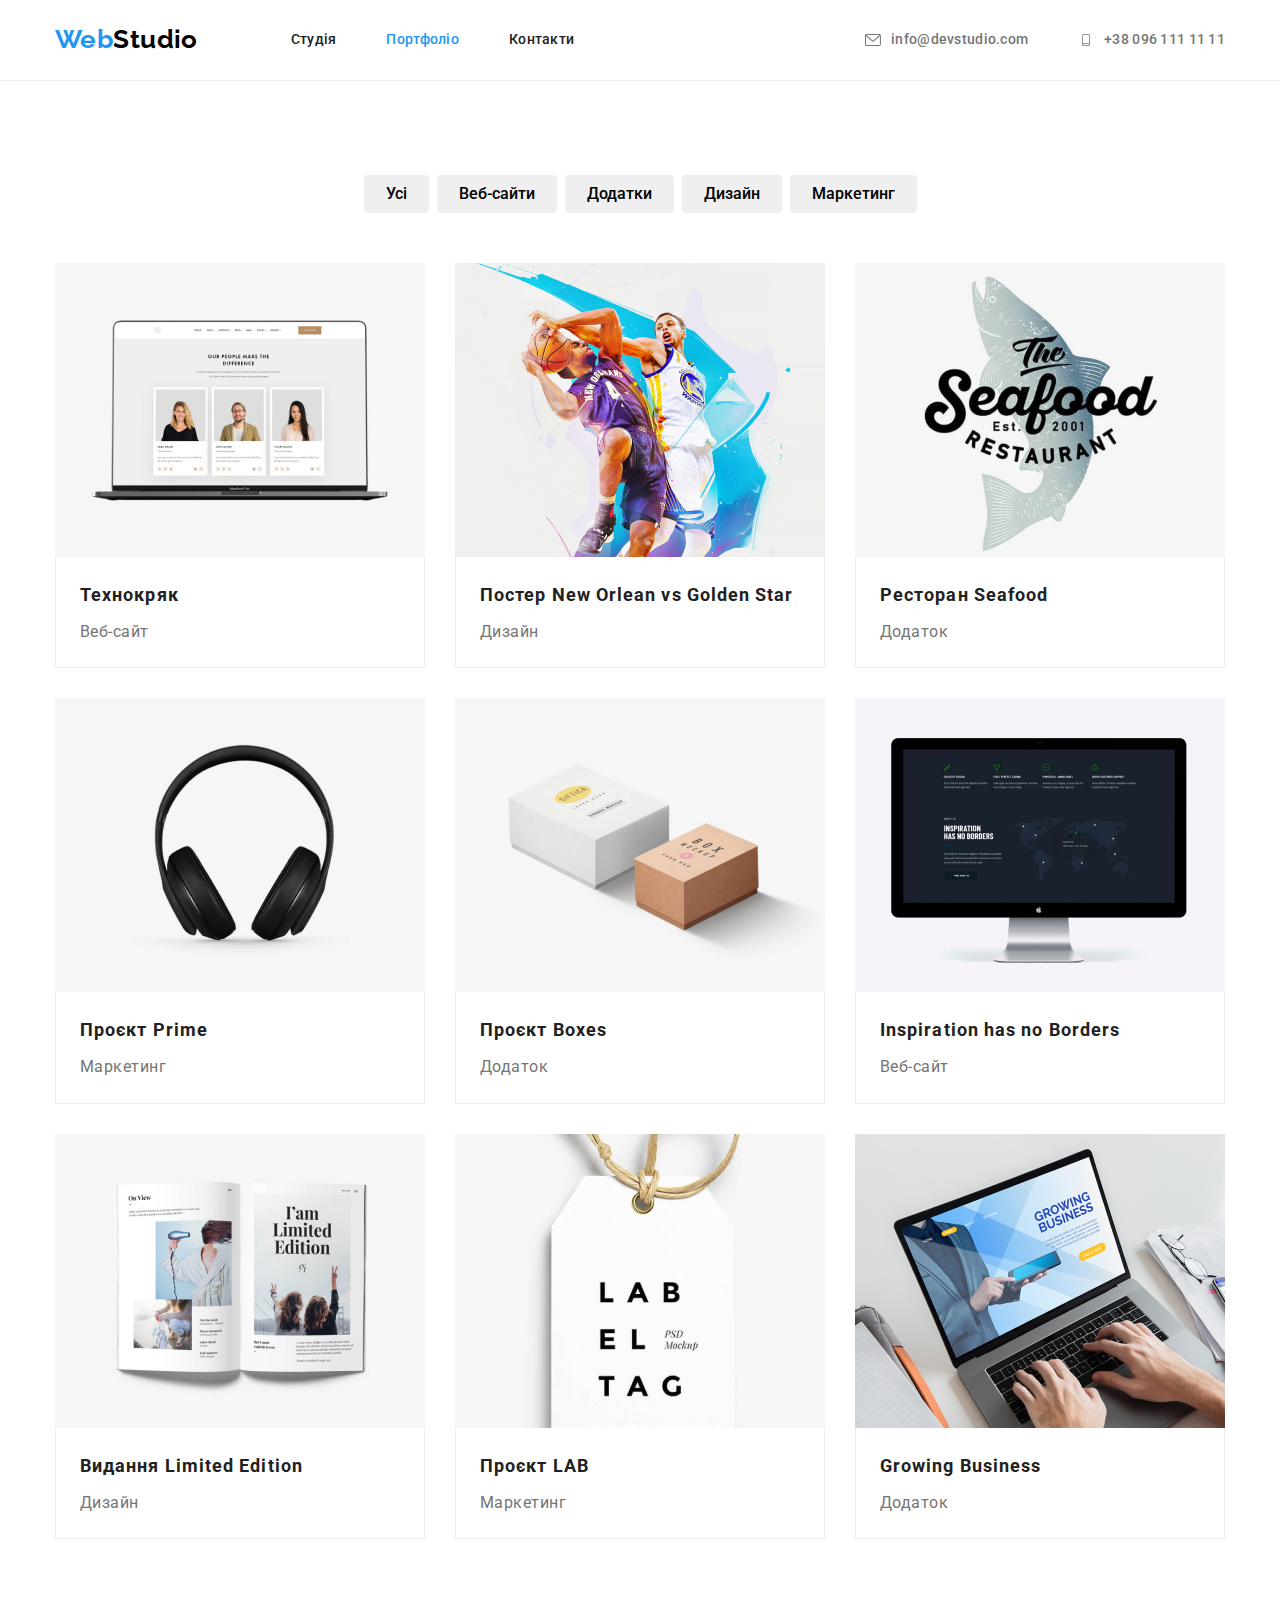
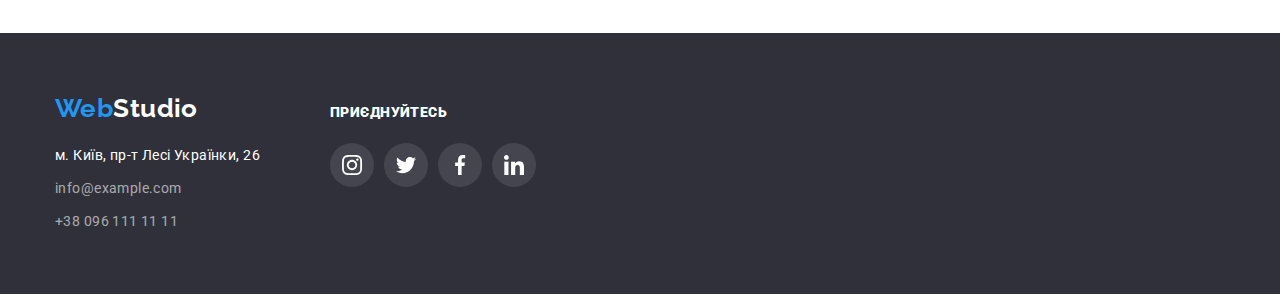
==== portfolio.html @ 79e615b3 "Files" ====
<!DOCTYPE html>
<html lang="uk">
  <head>
    <meta charset="UTF-8" />
    <meta http-equiv="X-UA-Compatible" content="IE=edge" />
    <meta name="viewport" content="width=device-width, initial-scale=1.0" />
    <title>WebStudio</title>
    <link rel="preconnect" href="https://fonts.googleapis.com" />
    <link rel="preconnect" href="https://fonts.gstatic.com" crossorigin />
    <link
      href="https://fonts.googleapis.com/css2?family=Raleway:wght@700&family=Roboto:wght@400;500;700;900&display=swap"
      rel="stylesheet"
    />
    <link
      rel="stylesheet"
      href="https://cdn.jsdelivr.net/npm/modern-normalize@1.1.0/modern-normalize.min.css"
    />
    <link rel="stylesheet" href="css/styles.css" />
  </head>
  <body>
    <header class="header-info">
      <div class="container">
        <nav class="navigation">
          <a class="logotype" href="./index.html"
            ><span class="one-word-color">Web</span>Studio</a
          >
          <ul class="header-list">
            <li>
              <a class="header-navigation" href="./index.html">Студія</a>
            </li>
            <li>
              <a class="header-navigation current" href="./portfolio.html"
                >Портфоліо</a
              >
            </li>
            <li>
              <a class="header-navigation" href="#footer-link">Контакти</a>
            </li>
          </ul>
        </nav>
        <ul class="header-list">
          <li>
            <a class="header-contact" href="mailto:info@devstudio.com">
              <svg class="envelope" width="16" height="12">
                <use href="./images/symbol-defs.svg#envelope"></use>
              </svg>
              info@devstudio.com</a
            >
          </li>
          <li>
            <a class="header-contact" href="tel:+380961111111">
              <svg class="envelope" width="16" height="12">
                <use href="./images/symbol-defs.svg#smartphone"></use>
              </svg>
              +38 096 111 11 11</a
            >
          </li>
        </ul>
      </div>
    </header>
    <main>
      <section class="section">
        <div class="container">
          <h1 class="visually-hidden">Портфоліо</h1>
          <ul class="portfolio-nav-list">
            <li><button class="portfolio-button" type="button">Усі</button></li>
            <li>
              <button class="portfolio-button" type="button">Веб-сайти</button>
            </li>
            <li>
              <button class="portfolio-button" type="button">Додатки</button>
            </li>
            <li>
              <button class="portfolio-button" type="button">Дизайн</button>
            </li>
            <li>
              <button class="portfolio-button" type="button">Маркетинг</button>
            </li>
          </ul>
          <ul class="portfolio-card-list">
            <li class="portfolio-card">
              <a href="" class="portfolio-card-link">
                <img
                  src="./images/portfolio/techno.jpg"
                  alt="techno"
                  width="370"
                  height="294"
                />
                <div class="portfolio-card-position">
                  <h2 class="portfolio-title">Технокряк</h2>
                  <p class="portfolio-text">Веб-сайт</p>
                </div>
              </a>
            </li>
            <li class="portfolio-card">
              <a href="" class="portfolio-card-link">
                <img
                  src="./images/portfolio/poster.jpg"
                  alt="poster"
                  width="370"
                  height="294"
                />
                <div class="portfolio-card-position">
                  <h2 class="portfolio-title">
                    Постер New Orlean vs Golden Star
                  </h2>
                  <p class="portfolio-text">Дизайн</p>
                </div>
              </a>
            </li>
            <li class="portfolio-card">
              <a href="" class="portfolio-card-link">
                <img
                  src="./images/portfolio/seafood.jpg"
                  alt="seafood"
                  width="370"
                  height="294"
                />
                <div class="portfolio-card-position">
                  <h2 class="portfolio-title">Ресторан Seafood</h2>
                  <p class="portfolio-text">Додаток</p>
                </div>
              </a>
            </li>
            <li class="portfolio-card">
              <a href="" class="portfolio-card-link">
                <img
                  src="./images/portfolio/projectprime.jpg"
                  alt="projectprime"
                  width="370"
                  height="294"
                />
                <div class="portfolio-card-position">
                  <h2 class="portfolio-title">Проєкт Prime</h2>
                  <p class="portfolio-text">Маркетинг</p>
                </div>
              </a>
            </li>
            <li class="portfolio-card">
              <a href="" class="portfolio-card-link">
                <img
                  src="./images/portfolio/projectboxes.jpg"
                  alt="projectboxes"
                  width="370"
                  height="294"
                />
                <div class="portfolio-card-position">
                  <h2 class="portfolio-title">Проєкт Boxes</h2>
                  <p class="portfolio-text">Додаток</p>
                </div>
              </a>
            </li>
            <li class="portfolio-card">
              <a href="" class="portfolio-card-link">
                <img
                  src="./images/portfolio/inspirationhasnoborders.jpg"
                  alt="inspirationhasnoborders"
                  width="370"
                  height="294"
                />
                <div class="portfolio-card-position">
                  <h3 class="portfolio-title">Inspiration has no Borders</h3>
                  <p class="portfolio-text">Веб-сайт</p>
                </div>
              </a>
            </li>
            <li class="portfolio-card">
              <a href="" class="portfolio-card-link">
                <img
                  src="./images/portfolio/publishlimitededition.jpg"
                  alt="publishlimitededition"
                  width="370"
                  height="294"
                />
                <div class="portfolio-card-position">
                  <h2 class="portfolio-title">Видання Limited Edition</h2>
                  <p class="portfolio-text">Дизайн</p>
                </div>
              </a>
            </li>
            <li class="portfolio-card">
              <a href="" class="portfolio-card-link">
                <img
                  src="./images/portfolio/projectlab.jpg"
                  alt="projectlab"
                  width="370"
                  height="294"
                />
                <div class="portfolio-card-position">
                  <h2 class="portfolio-title">Проєкт LAB</h2>
                  <p class="portfolio-text">Маркетинг</p>
                </div>
              </a>
            </li>
            <li class="portfolio-card">
              <a href="" class="portfolio-card-link">
                <img
                  src="./images/portfolio/growingbusiness.jpg"
                  alt="growingbusiness"
                  width="370"
                  height="294"
                />
                <div class="portfolio-card-position">
                  <h2 class="portfolio-title">Growing Business</h2>
                  <p class="portfolio-text">Додаток</p>
                </div>
              </a>
            </li>
          </ul>
        </div>
      </section>
    </main>
    <footer id="footer-link" class="page-footer">
      <div class="container">
        <div class="footer-text">
          <a class="studio-logo-footer" href="./index.html"
            ><span class="one-word-color">Web</span>Studio</a
          >
          <ul class="footer-list">
            <li class="footer-item">
              <address class="studio-address">
                <a
                  class="address-link"
                  href="https://goo.gl/maps/CPtrU1FHBa2aNyZL9"
                  target="_blank"
                  rel="noopener noreferrer nofollow"
                  >м. Київ, пр-т Лесі Українки, 26</a
                >
              </address>
            </li>
            <li class="footer-item">
              <a class="footer-contact" href="mailto:info@example.com"
                >info@example.com</a
              >
            </li>
            <li class="footer-item">
              <a class="footer-contact" href="tel:+380961111111"
                >+38 096 111 11 11</a
              >
            </li>
          </ul>
        </div>
        <div class="footer-social">
          <span class="footer-title"><b>приєднуйтесь</b></span>
          <ul class="footer-social-list">
            <li>
              <a
                href="https://www.instagram.com"
                class="social-links"
                target="_blank"
              >
                <svg class="social-icon-footer" wheight="20" height="20">
                  <use href="./images/symbol-defs.svg#instagram"></use>
                </svg>
              </a>
            </li>
            <li>
              <a
                href="https://www.twitter.com"
                class="social-links"
                target="_blank"
              >
                <svg class="social-icon-footer" wheight="20" height="20">
                  <use href="./images/symbol-defs.svg#twitter"></use>
                </svg>
              </a>
            </li>
            <li>
              <a
                href="https://www.facebook.com"
                class="social-links"
                target="_blank"
              >
                <svg class="social-icon-footer" wheight="20" height="20">
                  <use href="./images/symbol-defs.svg#facebook"></use>
                </svg>
              </a>
            </li>
            <li>
              <a
                href="https://www.linkedin.com"
                class="social-links"
                target="_blank"
              >
                <svg class="social-icon-footer" wheight="20" height="20">
                  <use href="./images/symbol-defs.svg#linkedin"></use>
                </svg>
              </a>
            </li>
          </ul>
        </div>
      </div>
    </footer>
  </body>
</html>
---- css/styles.css ----
:root {
  --primary-font: "Roboto", sans-serif;
  --secondary-font: "Raleway", sans-serif;
  --font-weight-stnd: 500;
  --font-weight-bold: 700;
  --font-weight-maxbold: 900;
  --stnd-letter-spacing: 0.03em;
  --stnd-font-size: 14px;
  --font-size-big: 16px;
  --text-color: #757575;
  --second-text-color: #212121;
  --main-color: #ffffff;
  --secondary-color: #2f303a;
  --accent-color: #2196f3;
  --dark-logo-color: #000;
  --transparency-color: rgba(255, 255, 255, 0.6);
  --alternative-bakcground-color: #f5f4fa;
}
/*BODY AND GENERAL RULES*/
body {
  font-family: var(--primary-font);
  font-size: var(--stnd-font-size);
  letter-spacing: var(--stnd-letter-spacing);
  color: var(--text-color);
}
h1,
h2,
h3,
p {
  margin-top: 0;
  margin-bottom: 0;
}
img {
  display: block;
  max-width: 100%;
  height: auto;
}
a {
  text-decoration: none;
}
ul,
ol {
  margin-top: 0;
  margin-bottom: 0;
  padding-left: 0;
  list-style: none;
}
.visually-hidden {
  position: absolute;
  white-space: nowrap;
  width: 1px;
  height: 1px;
  overflow: hidden;
  border: 0;
  padding: 0;
  clip: rect(0 0 0 0);
  clip-path: inset(50%);
  margin: -1px;
}
.container {
  margin-right: auto;
  margin-left: auto;
  width: 1200px;
  padding-left: 15px;
  padding-right: 15px;
}
.section {
  padding-top: 94px;
  padding-bottom: 94px;
}
/* HEADER */
.header-info {
  border-bottom: 1px solid #ececec;
}
.header-info > .container {
  display: flex;
  align-items: center;
}
.navigation {
  display: flex;
  align-items: center;
  margin-right: auto;
}
.header-list {
  margin-left: auto;
  display: flex;
  gap: 50px;
}
.logotype {
  margin-right: 93px;
  padding-top: 24px;
  padding-bottom: 25px;
  font-family: var(--secondary-font);
  font-style: normal;
  font-weight: var(--font-weight-bold);
  font-size: 26px;
  line-height: 1.19;
  color: var(--dark-logo-color);
}
.header-navigation {
  font-style: normal;
  font-weight: var(--font-weight-stnd);
  line-height: 1.14;
  letter-spacing: 0.02em;
  color: var(--second-text-color);
}

.header-navigation:hover,
.header-navigation:focus {
  color: var(--accent-color);
}
.current {
  color: var(--accent-color);
}
.header-list-contact {
  display: flex;
  gap: 50px;
}
.header-contact {
  display: flex;
  align-items: center;
  font-style: normal;
  font-weight: var(--font-weight-stnd);
  line-height: 1.14;
  letter-spacing: 0.02em;
  color: var(--text-color);
}
.envelope {
  margin-right: 10px;
  fill: currentColor;
}
.smartphone {
  margin-right: 10px;
  fill: currentColor;
}
.header-contact:hover,
.header-contact:focus {
  color: var(--accent-color);
}
/* FOOTER */
.page-footer {
  background-color: var(--secondary-color);
  padding-top: 60px;
  padding-bottom: 60px;
}
.page-footer .container {
  display: flex;
  align-items: baseline;
}
.studio-logo-footer {
  display: inline-block;
  margin-bottom: 20px;
  font-family: var(--secondary-font);
  font-style: normal;
  font-weight: var(--font-weight-bold);
  font-size: 26px;
  line-height: 1.19;
  color: var(--main-color);
}
.one-word-color {
  color: var(--accent-color);
}
.footer-item:nth-child(-n + 2) {
  margin-bottom: 9px;
}
.studio-address,
.address-link {
  font-style: normal;
  line-height: 1.71;
  color: var(--main-color);
}
.footer-contact {
  font-style: normal;
  line-height: 1.71;
  letter-spacing: var(--stnd-letter-spacing);
  color: var(--transparency-color);
}
.footer-contact:hover,
.footer-contact:focus {
  color: var(--accent-color);
}
.footer-text {
  margin-right: 70px;
}
.footer-title {
  display: inline-block;
  font-weight: var(--font-weight-bold);
  font-size: var(--stnd-font-size);
  line-height: 1.42;
  text-transform: uppercase;
  color: var(--main-color);
  margin-bottom: 20px;
}
.footer-social-list {
  display: flex;
  gap: 10px;
}
.footer-social-list .social-links {
  display: flex;
  align-items: center;
  border-radius: 50%;
  width: 44px;
  height: 44px;
  background-color: rgba(255, 255, 255, 0.1);;
}
.footer-social-list .social-links:hover,
.footer-social-list .social-links:focus {
  background-color: var(--accent-color);
}
.social-icon-footer {
  fill: var(--main-color);
}
/*MAIN PAGE*/
.order-service {
  max-width: 1600px;
  margin-left: auto;
  margin-right: auto;
  background-color: var(--secondary-color);
  background-image: linear-gradient(
      rgba(47, 48, 58, 0.4),
      rgba(47, 48, 58, 0.4)
    ),
    url(../images/our-services-background.jpg);
  background-repeat: no-repeat;
  background-size: cover;
}
.order-service {
  padding: 200px 0;
  text-align: center;
}
.main-title {
  width: 696px;
  margin-left: auto;
  margin-right: auto;
  margin-bottom: 30px;
  text-align: center;
  font-weight: var(--font-weight-maxbold);
  font-size: 44px;
  line-height: 1.36;
  text-align: center;
  letter-spacing: 0.06em;
  text-transform: uppercase;
  color: var(--main-color);
}
.order-btn {
  padding: 10px 32px;
  box-shadow: 0px 4px 4px rgba(0, 0, 0, 0.15);
  border-radius: 4px;
  font-weight: var(--font-weight-bold);
  font-size: var(--font-size-big);
  line-height: 1.9;
  letter-spacing: 0.06em;
  background-color: var(--accent-color);
  color: var(--main-color);
  cursor: pointer;
  border: none;
}
.order-btn:active {
  background: #188ce8;
}
/* OUR FEATURES SECTION */
.features-box {
  height: 120px;
  background-color: var(--alternative-bakcground-color);
  border-radius: 4px;
  display: flex;
  align-items: center;
  margin-bottom: 30px;
}
.our-features-list {
  display: flex;
  justify-content: space-between;
  gap: 30px;
}
.our-features-item {
  flex-basis: calc((100% - 90px) / 4);
}
.second-title-main {
  margin-bottom: 50px;
  font-weight: var(--font-weight-bold);
  font-size: 36px;
  line-height: 1.67;
  text-align: center;
  color: var(--second-text-color);
}
.third-title-features {
  margin-bottom: 10px;
  font-weight: var(--font-weight-bold);
  font-size: var(--stnd-font-size);
  line-height: 1.42;
  text-transform: uppercase;
  color: var(--second-text-color);
}
.text-our-features {
  line-height: 1.71;
}
/* WHAT WE DO SECTION */
.what-we-do {
  padding-top: 0;
}
.what-we-do-list {
  display: flex;
  gap: 30px;
}
/* OUR TEAM SECTION */
.our-team {
  background-color: var(--alternative-bakcground-color);
}
.second-title-team {
  margin-bottom: 50px;
  font-weight: var(--font-weight-bold);
  font-size: 36px;
  line-height: 1.67;
  text-align: center;
  color: var(--second-text-color);
}
.our-team-list {
  display: flex;
  gap: 30px;
}
.team-card {
  width: 270px;
  background-color: var(--main-color);
  box-shadow: 0px 1px 3px rgba(0, 0, 0, 0.12), 0px 1px 1px rgba(0, 0, 0, 0.14),
    0px 2px 1px rgba(0, 0, 0, 0.2);
  border-radius: 0px 0px 4px 4px;
}
.team-card-text {
  padding-top: 30px;
  padding-bottom: 30px;
}
.third-title-team {
  margin-bottom: 10px;
  font-weight: var(--font-weight-stnd);
  font-size: var(--font-size-big);
  line-height: 1.19;
  text-align: center;
  color: var(--second-text-color);
}
.team-position {
  font-size: var(--font-size-big);
  line-height: 1.19;
  text-align: center;
  margin-bottom: 16px;
}
.social-links-list {
  display: flex;
  justify-content: center;
  gap: 10px;
}
.social-links {
  display: flex;
  align-items: center;
  border-radius: 50%;
  width: 44px;
  height: 44px;
}
.social-icon {
  fill: #AFB1B8;
}
.social-links:hover,
.social-links:focus {
  background-color: var(--accent-color);
}
.social-links:hover .social-icon,
.social-links:focus .social-icon {
  fill: var(--main-color);
}
/* OUR-CUSTOMERS */
.title-customers {
  margin-bottom: 50px;
  font-weight: var(--font-weight-bold);
  font-size: 36px;
  line-height: 1.67;
  text-align: center;
  color: var(--second-text-color);
}
.customers-list {
  display: flex;
  gap: 30px;
}
.customer-item {
  flex-basis: calc((100%-150px) / 6);
}
.customer-link {
  display: flex;
  justify-content: center;
  align-items: center;
  width: 170px;
  height: 92px;
  border: 1px solid #afb1b8;
  border-radius: 4px;
}
.customer-icon {
  fill: #AFB1B8;
}
.customer-link:hover .customer-icon,
.customer-link:focus .customer-icon {
  fill: var(--accent-color);
}
.customer-link:hover,
.customer-link:focus {
  border-color: var(--accent-color);
}
/* PORTFOLIO PAGE */
.portfolio-nav-list {
  margin-bottom: 50px;
  display: flex;
  justify-content: center;
  gap: 8px;
}
.portfolio-button {
  padding: 6px 22px;
  font-family: var(--primary-font);
  font-style: normal;
  font-weight: var(--font-weight-stnd);
  font-size: var(--font-size-big);
  line-height: 26px;
  text-align: center;
  border: none;
  border-radius: 4px;
}
.portfolio-button:hover,
.portfolio-button:focus {
  background-color: var(--accent-color);
  color: var(--main-color);
  cursor: pointer;
  box-shadow: 0px 3px 1px rgba(0, 0, 0, 0.1), 0px 1px 2px rgba(0, 0, 0, 0.08),
    0px 2px 2px rgba(0, 0, 0, 0.12);
}
.portfolio-card-list {
  display: flex;
  justify-content: flex-start;
  flex-wrap: wrap;
  gap: 30px;
}
.portfolio-card-link{
  display: block;
}
.portfolio-card-link:hover,
.portfolio-card-link:focus {
  box-shadow: 0px 1px 1px rgba(0, 0, 0, 0.12), 0px 4px 4px rgba(0, 0, 0, 0.06),
    1px 4px 6px rgba(0, 0, 0, 0.16);
}
.portfolio-card {
  width: 370px;
  background-color: var(--main-color);
}
.portfolio-card-position {
  border-bottom: 1px solid #eeeeee;
  border-left: 1px solid #eeeeee;
  border-right: 1px solid #eeeeee;
  padding: 20px 24px;
  padding: 20px 24px;
}
.portfolio-title {
  margin-bottom: 4px;
  font-weight: var(--font-weight-bold);
  font-size: 18px;
  line-height: 2;
  letter-spacing: 0.06em;
  color: var(--second-text-color);
}
.portfolio-text {
  color: var(--text-color);
  font-size: var(--font-size-big);
  line-height: 1.9;
  letter-spacing: var(--stnd-letter-spacing);
}
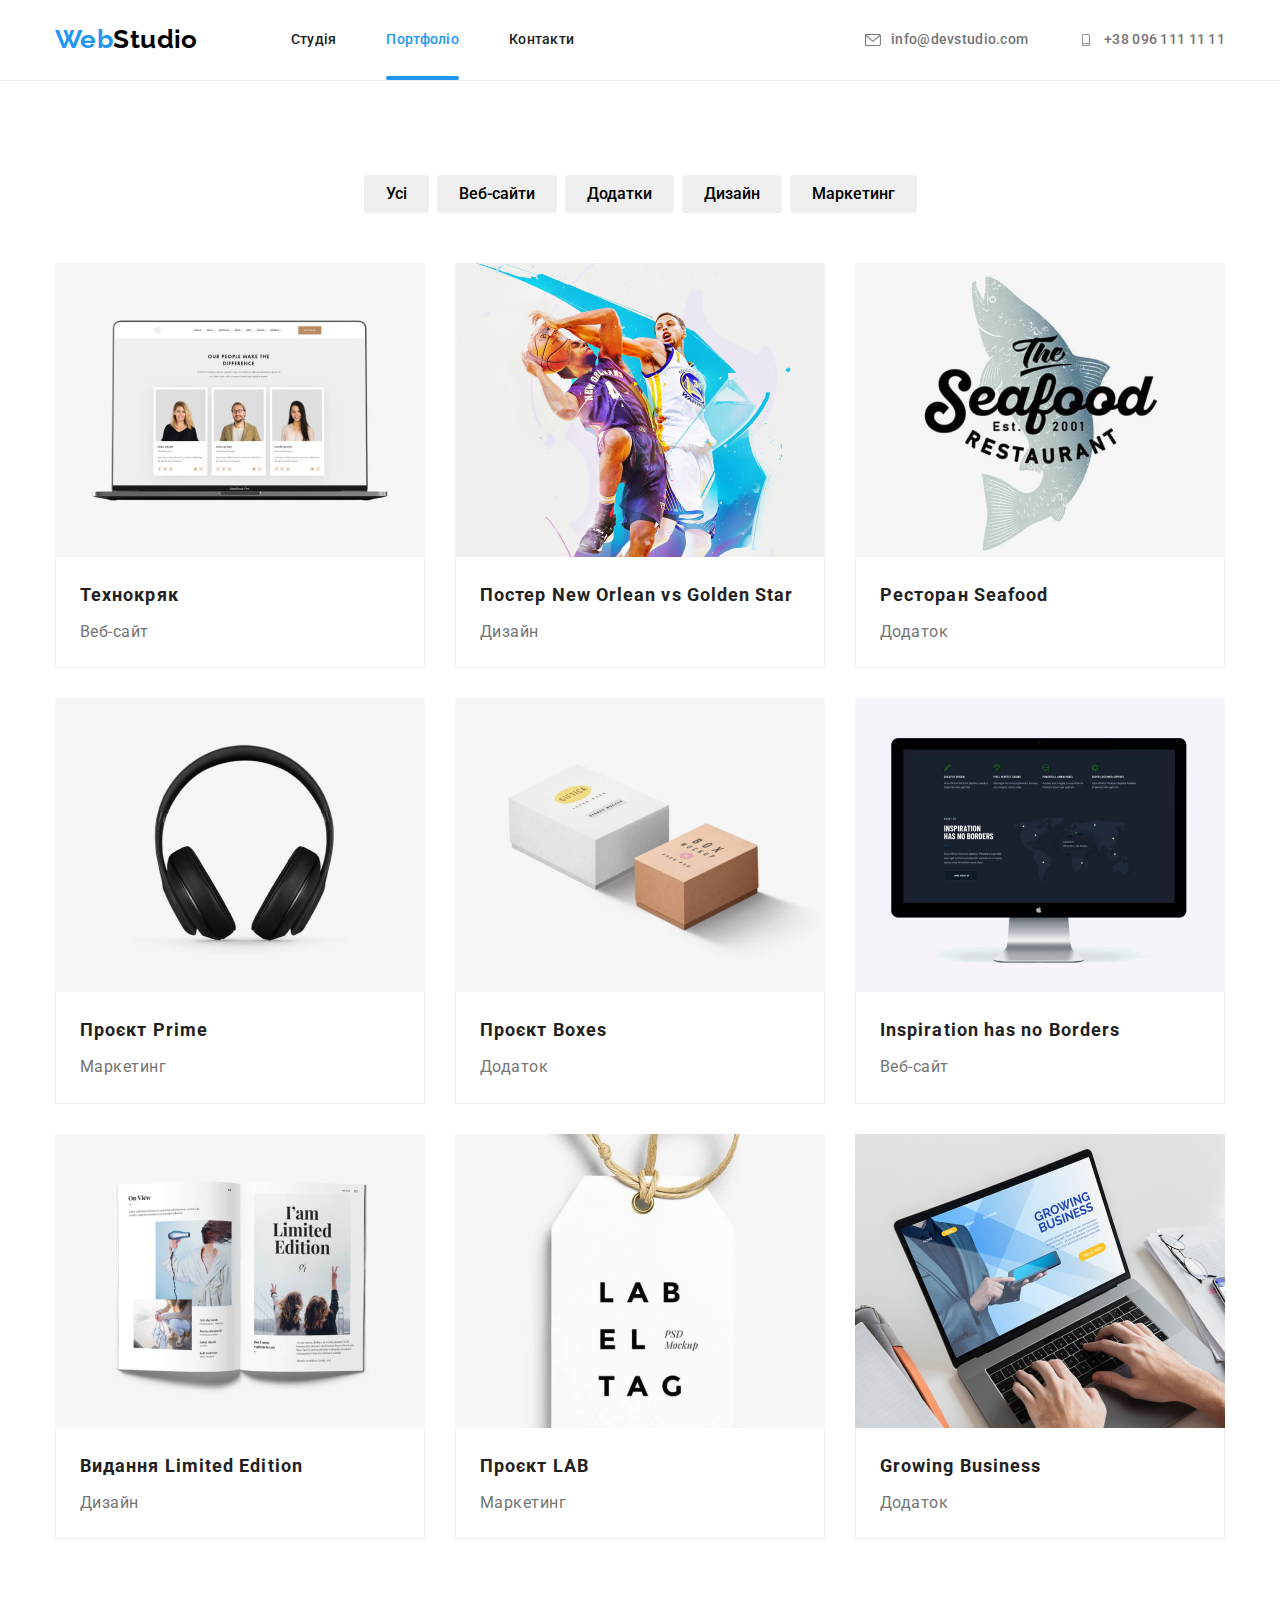
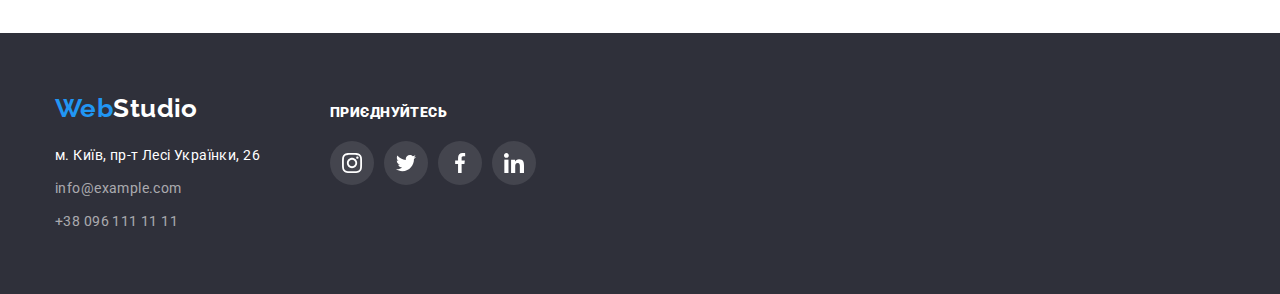
==== commit feecc19c: "1" ====
--- a/portfolio.html
+++ b/portfolio.html
@@ -79,6 +79,7 @@
           </ul>
           <ul class="portfolio-card-list">
             <li class="portfolio-card">
+              <div class="box-overlay">
               <a href="" class="portfolio-card-link">
                 <img
                   src="./images/portfolio/techno.jpg"
@@ -86,6 +87,10 @@
                   width="370"
                   height="294"
                 />
+                <div class="overlay">
+                  <p class="overlay-text">Ресурс пропонує комплексні пропозиції з різним рівнем функціоналу та сервісів. Все це дозволить відвідувачу отримати вичерпні відомості про компанію чи приватну особу.</p>
+                </div>
+                </div>
                 <div class="portfolio-card-position">
                   <h2 class="portfolio-title">Технокряк</h2>
                   <p class="portfolio-text">Веб-сайт</p>
@@ -94,12 +99,17 @@
             </li>
             <li class="portfolio-card">
               <a href="" class="portfolio-card-link">
+                <div class="box-overlay">
                 <img
                   src="./images/portfolio/poster.jpg"
                   alt="poster"
                   width="370"
                   height="294"
                 />
+                <div class="overlay">
+                  <p class="overlay-text">Ресурс пропонує комплексні пропозиції з різним рівнем функціоналу та сервісів. Все це дозволить відвідувачу отримати вичерпні відомості про компанію чи приватну особу.</p>
+                </div>
+                </div>
                 <div class="portfolio-card-position">
                   <h2 class="portfolio-title">
                     Постер New Orlean vs Golden Star
@@ -110,12 +120,17 @@
             </li>
             <li class="portfolio-card">
               <a href="" class="portfolio-card-link">
+                <div class="box-overlay">
                 <img
                   src="./images/portfolio/seafood.jpg"
                   alt="seafood"
                   width="370"
                   height="294"
                 />
+                <div class="overlay">
+                  <p class="overlay-text">Ресурс пропонує комплексні пропозиції з різним рівнем функціоналу та сервісів. Все це дозволить відвідувачу отримати вичерпні відомості про компанію чи приватну особу.</p>
+                </div>
+                </div>
                 <div class="portfolio-card-position">
                   <h2 class="portfolio-title">Ресторан Seafood</h2>
                   <p class="portfolio-text">Додаток</p>
@@ -124,12 +139,17 @@
             </li>
             <li class="portfolio-card">
               <a href="" class="portfolio-card-link">
+                <div class="box-overlay">
                 <img
                   src="./images/portfolio/projectprime.jpg"
                   alt="projectprime"
                   width="370"
                   height="294"
                 />
+                <div class="overlay">
+                  <p class="overlay-text">Ресурс пропонує комплексні пропозиції з різним рівнем функціоналу та сервісів. Все це дозволить відвідувачу отримати вичерпні відомості про компанію чи приватну особу.</p>
+                </div>
+                </div>
                 <div class="portfolio-card-position">
                   <h2 class="portfolio-title">Проєкт Prime</h2>
                   <p class="portfolio-text">Маркетинг</p>
@@ -138,12 +158,17 @@
             </li>
             <li class="portfolio-card">
               <a href="" class="portfolio-card-link">
+                <div class="box-overlay">
                 <img
                   src="./images/portfolio/projectboxes.jpg"
                   alt="projectboxes"
                   width="370"
                   height="294"
                 />
+                <div class="overlay">
+                  <p class="overlay-text">Ресурс пропонує комплексні пропозиції з різним рівнем функціоналу та сервісів. Все це дозволить відвідувачу отримати вичерпні відомості про компанію чи приватну особу.</p>
+                </div>
+                </div>
                 <div class="portfolio-card-position">
                   <h2 class="portfolio-title">Проєкт Boxes</h2>
                   <p class="portfolio-text">Додаток</p>
@@ -152,12 +177,17 @@
             </li>
             <li class="portfolio-card">
               <a href="" class="portfolio-card-link">
+                <div class="box-overlay">
                 <img
                   src="./images/portfolio/inspirationhasnoborders.jpg"
                   alt="inspirationhasnoborders"
                   width="370"
                   height="294"
                 />
+                <div class="overlay">
+                  <p class="overlay-text">Ресурс пропонує комплексні пропозиції з різним рівнем функціоналу та сервісів. Все це дозволить відвідувачу отримати вичерпні відомості про компанію чи приватну особу.</p>
+                </div>
+                </div>
                 <div class="portfolio-card-position">
                   <h3 class="portfolio-title">Inspiration has no Borders</h3>
                   <p class="portfolio-text">Веб-сайт</p>
@@ -166,12 +196,17 @@
             </li>
             <li class="portfolio-card">
               <a href="" class="portfolio-card-link">
+                <div class="box-overlay">
                 <img
                   src="./images/portfolio/publishlimitededition.jpg"
                   alt="publishlimitededition"
                   width="370"
                   height="294"
                 />
+                <div class="overlay">
+                  <p class="overlay-text">Ресурс пропонує комплексні пропозиції з різним рівнем функціоналу та сервісів. Все це дозволить відвідувачу отримати вичерпні відомості про компанію чи приватну особу.</p>
+                </div>
+                </div>
                 <div class="portfolio-card-position">
                   <h2 class="portfolio-title">Видання Limited Edition</h2>
                   <p class="portfolio-text">Дизайн</p>
@@ -180,12 +215,17 @@
             </li>
             <li class="portfolio-card">
               <a href="" class="portfolio-card-link">
+                <div class="box-overlay">
                 <img
                   src="./images/portfolio/projectlab.jpg"
                   alt="projectlab"
                   width="370"
                   height="294"
                 />
+                <div class="overlay">
+                  <p class="overlay-text">Ресурс пропонує комплексні пропозиції з різним рівнем функціоналу та сервісів. Все це дозволить відвідувачу отримати вичерпні відомості про компанію чи приватну особу.</p>
+                </div>
+                </div>
                 <div class="portfolio-card-position">
                   <h2 class="portfolio-title">Проєкт LAB</h2>
                   <p class="portfolio-text">Маркетинг</p>
@@ -194,12 +234,17 @@
             </li>
             <li class="portfolio-card">
               <a href="" class="portfolio-card-link">
+                <div class="box-overlay">
                 <img
                   src="./images/portfolio/growingbusiness.jpg"
                   alt="growingbusiness"
                   width="370"
                   height="294"
                 />
+                <div class="overlay">
+                  <p class="overlay-text">Ресурс пропонує комплексні пропозиції з різним рівнем функціоналу та сервісів. Все це дозволить відвідувачу отримати вичерпні відомості про компанію чи приватну особу.</p>
+                </div>
+                </div>
                 <div class="portfolio-card-position">
                   <h2 class="portfolio-title">Growing Business</h2>
                   <p class="portfolio-text">Додаток</p>
--- a/css/styles.css
+++ b/css/styles.css
@@ -98,19 +98,56 @@
   color: var(--dark-logo-color);
 }
 .header-navigation {
+  position: relative;
   font-style: normal;
   font-weight: var(--font-weight-stnd);
   line-height: 1.14;
   letter-spacing: 0.02em;
   color: var(--second-text-color);
-}
-
+  transition: color 250ms cubic-bezier(0.4, 0, 0.2, 1);
+}
+.header-navigation::after,
+.header-navigation::after {
+  margin-top: 28px;
+  position: absolute;
+  display: block;
+  content: "";
+  width: 100%;
+  height: 4px;
+  background-color: var(--accent-color);
+  border-radius: 2px;
+  scale: 0;
+  transition: scale 250ms cubic-bezier(0.4, 0, 0.2, 1);
+}
+.header-navigation:hover::after,
+.header-navigation:focus::after {
+  margin-top: 28px;
+  position: absolute;
+  display: block;
+  content: "";
+  width: 100%;
+  height: 4px;
+  background-color: var(--accent-color);
+  border-radius: 2px;
+  scale: 1;
+}
 .header-navigation:hover,
 .header-navigation:focus {
   color: var(--accent-color);
 }
 .current {
   color: var(--accent-color);
+}
+.current::after {
+  margin-top: 28px;
+  position: absolute;
+  display: block;
+  content: "";
+  width: 100%;
+  height: 4px;
+  background-color: var(--accent-color);
+  border-radius: 2px;
+  scale: 1;
 }
 .header-list-contact {
   display: flex;
@@ -124,6 +161,7 @@
   line-height: 1.14;
   letter-spacing: 0.02em;
   color: var(--text-color);
+  transition: color 250ms cubic-bezier(0.4, 0, 0.2, 1);
 }
 .envelope {
   margin-right: 10px;
@@ -174,6 +212,7 @@
   line-height: 1.71;
   letter-spacing: var(--stnd-letter-spacing);
   color: var(--transparency-color);
+  transition: color 250ms cubic-bezier(0.4, 0, 0.2, 1);
 }
 .footer-contact:hover,
 .footer-contact:focus {
@@ -186,7 +225,7 @@
   display: inline-block;
   font-weight: var(--font-weight-bold);
   font-size: var(--stnd-font-size);
-  line-height: 1.42;
+  line-height: 1.14;
   text-transform: uppercase;
   color: var(--main-color);
   margin-bottom: 20px;
@@ -201,7 +240,8 @@
   border-radius: 50%;
   width: 44px;
   height: 44px;
-  background-color: rgba(255, 255, 255, 0.1);;
+  background-color: rgba(255, 255, 255, 0.1);
+  transition: background-color 250ms cubic-bezier(0.4, 0, 0.2, 1);
 }
 .footer-social-list .social-links:hover,
 .footer-social-list .social-links:focus {
@@ -287,7 +327,7 @@
   margin-bottom: 10px;
   font-weight: var(--font-weight-bold);
   font-size: var(--stnd-font-size);
-  line-height: 1.42;
+  line-height: 1.14;
   text-transform: uppercase;
   color: var(--second-text-color);
 }
@@ -301,6 +341,28 @@
 .what-we-do-list {
   display: flex;
   gap: 30px;
+}
+.what-we-do-item {
+  position: relative;
+}
+.we-do-label {
+  display: flex;
+  justify-content: center;
+  align-items: center;
+  width: 100%;
+  background-color: rgba(47, 48, 58, 0.8);
+  position: absolute;
+  bottom: 0;
+  left: 0;
+}
+.we-do-text {
+  margin: 27px auto;
+  color: var(--main-color);
+  font-weight: var(--font-weight-bold);
+  font-size: var(--stnd-font-size);
+  line-height: 1.14;
+  letter-spacing: 0.03em;
+  text-transform: uppercase;
 }
 /* OUR TEAM SECTION */
 .our-team {
@@ -354,9 +416,10 @@
   border-radius: 50%;
   width: 44px;
   height: 44px;
+  transition: background-color 250ms cubic-bezier(0.4, 0, 0.2, 1);
 }
 .social-icon {
-  fill: #AFB1B8;
+  fill: #afb1b8;
 }
 .social-links:hover,
 .social-links:focus {
@@ -392,7 +455,7 @@
   border-radius: 4px;
 }
 .customer-icon {
-  fill: #AFB1B8;
+  fill: #afb1b8;
 }
 .customer-link:hover .customer-icon,
 .customer-link:focus .customer-icon {
@@ -419,6 +482,9 @@
   text-align: center;
   border: none;
   border-radius: 4px;
+  transition: color 250ms cubic-bezier(0.4, 0, 0.2, 1),
+    background-color 250ms cubic-bezier(0.4, 0, 0.2, 1),
+    box-shadow 250ms cubic-bezier(0.4, 0, 0.2, 1);
 }
 .portfolio-button:hover,
 .portfolio-button:focus {
@@ -434,8 +500,9 @@
   flex-wrap: wrap;
   gap: 30px;
 }
-.portfolio-card-link{
+.portfolio-card-link {
   display: block;
+  transition: box-shadow 250ms cubic-bezier(0.4, 0, 0.2, 1);
 }
 .portfolio-card-link:hover,
 .portfolio-card-link:focus {
@@ -445,6 +512,30 @@
 .portfolio-card {
   width: 370px;
   background-color: var(--main-color);
+}
+.box-overlay {
+  position: relative;
+  overflow: hidden;
+}
+.overlay {
+  position: absolute;
+  top: 0;
+  left: 0;
+  width: 100%;
+  height: 100%;
+  background-color: rgba(33, 150, 243, 0.9);
+  transform: translatey(100%);
+  transition: transform 250ms ease;
+}
+.overlay-text {
+  padding: 63px 24px;
+  font-size: 18px;
+  line-height: 1.75;
+  letter-spacing: 0.03em;
+  color: var(--main-color);
+}
+.portfolio-card:hover .overlay {
+  transform: translatey(0);
 }
 .portfolio-card-position {
   border-bottom: 1px solid #eeeeee;
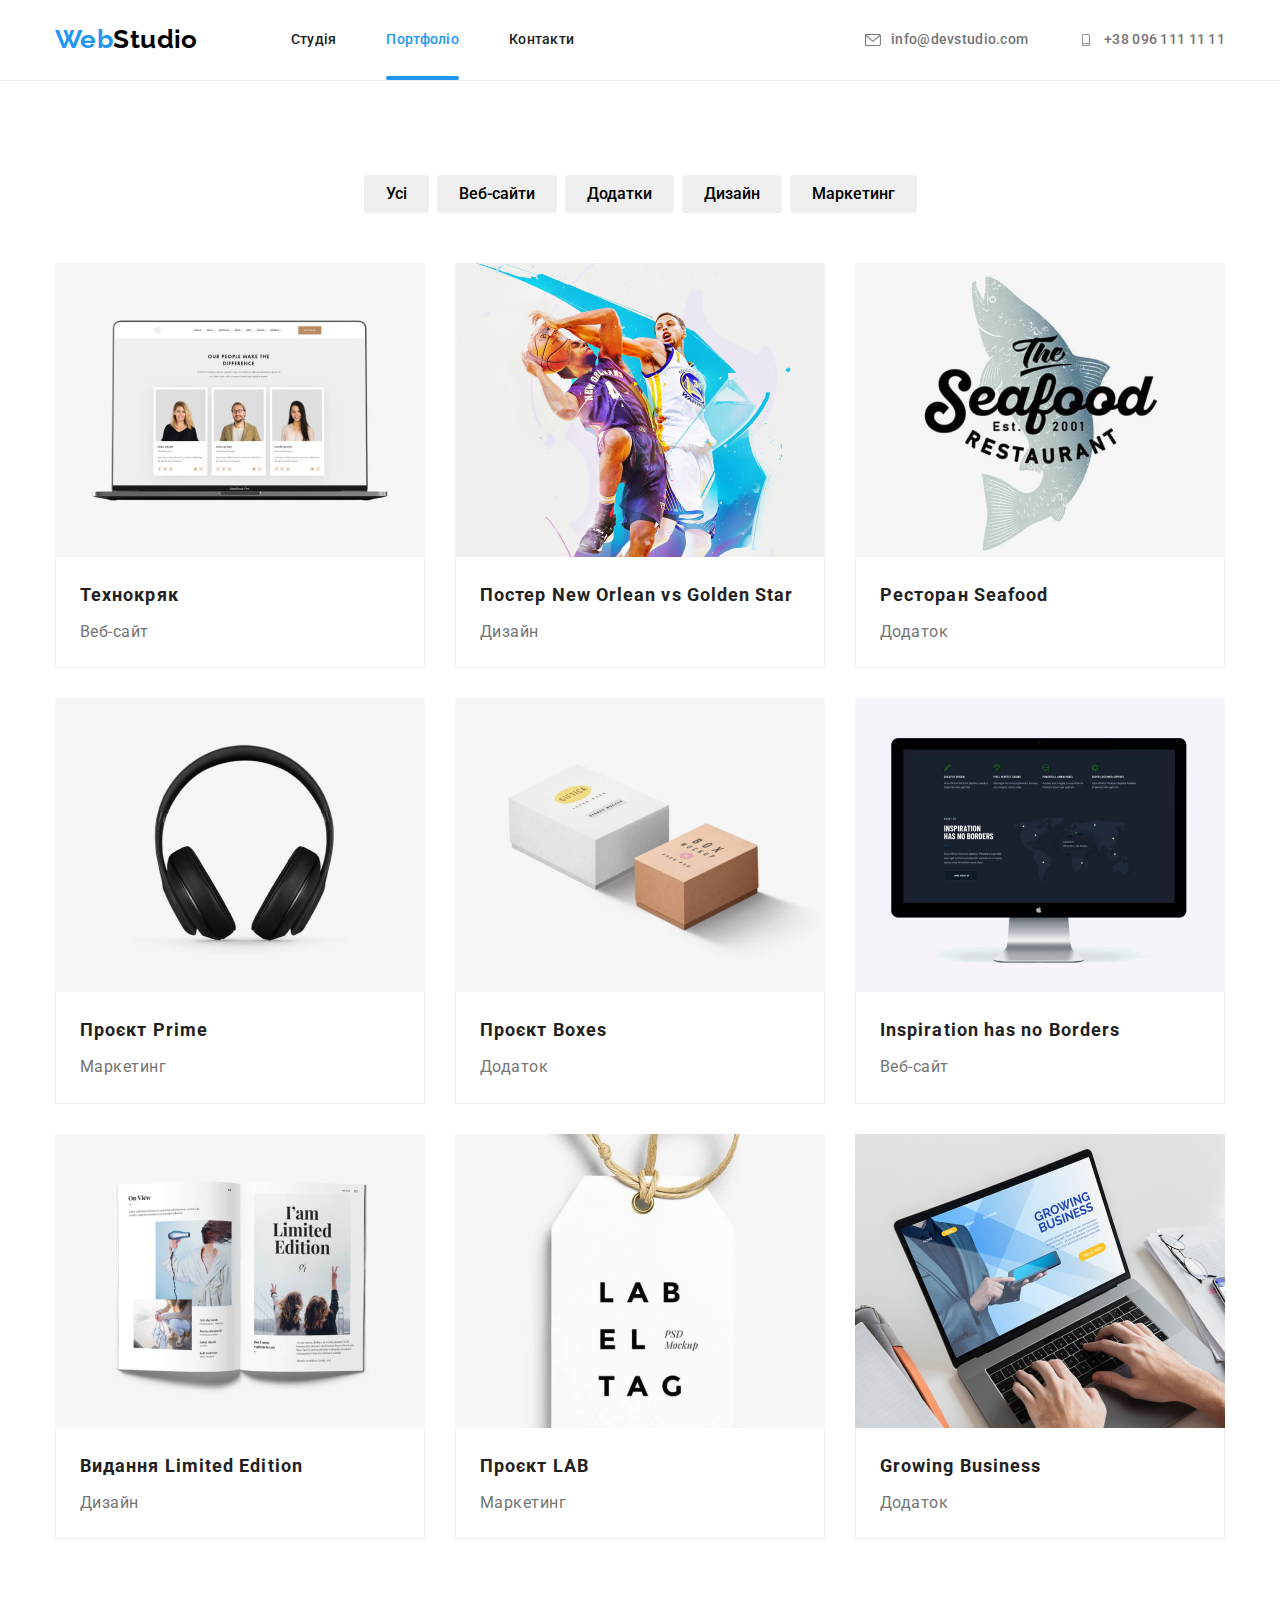
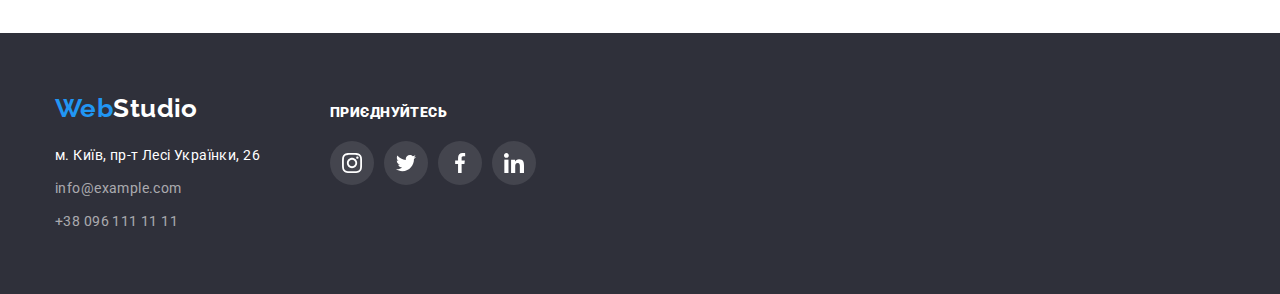
==== commit a472f0e0: "1" ====
--- a/portfolio.html
+++ b/portfolio.html
@@ -1,340 +1,370 @@
 <!DOCTYPE html>
 <html lang="uk">
-  <head>
-    <meta charset="UTF-8" />
-    <meta http-equiv="X-UA-Compatible" content="IE=edge" />
-    <meta name="viewport" content="width=device-width, initial-scale=1.0" />
-    <title>WebStudio</title>
-    <link rel="preconnect" href="https://fonts.googleapis.com" />
-    <link rel="preconnect" href="https://fonts.gstatic.com" crossorigin />
-    <link
-      href="https://fonts.googleapis.com/css2?family=Raleway:wght@700&family=Roboto:wght@400;500;700;900&display=swap"
-      rel="stylesheet"
-    />
-    <link
-      rel="stylesheet"
-      href="https://cdn.jsdelivr.net/npm/modern-normalize@1.1.0/modern-normalize.min.css"
-    />
-    <link rel="stylesheet" href="css/styles.css" />
-  </head>
-  <body>
-    <header class="header-info">
-      <div class="container">
-        <nav class="navigation">
-          <a class="logotype" href="./index.html"
-            ><span class="one-word-color">Web</span>Studio</a
-          >
-          <ul class="header-list">
-            <li>
-              <a class="header-navigation" href="./index.html">Студія</a>
-            </li>
-            <li>
-              <a class="header-navigation current" href="./portfolio.html"
-                >Портфоліо</a
-              >
-            </li>
-            <li>
-              <a class="header-navigation" href="#footer-link">Контакти</a>
-            </li>
-          </ul>
-        </nav>
-        <ul class="header-list">
-          <li>
-            <a class="header-contact" href="mailto:info@devstudio.com">
-              <svg class="envelope" width="16" height="12">
-                <use href="./images/symbol-defs.svg#envelope"></use>
-              </svg>
-              info@devstudio.com</a
-            >
-          </li>
-          <li>
-            <a class="header-contact" href="tel:+380961111111">
-              <svg class="envelope" width="16" height="12">
-                <use href="./images/symbol-defs.svg#smartphone"></use>
-              </svg>
-              +38 096 111 11 11</a
-            >
-          </li>
-        </ul>
-      </div>
-    </header>
-    <main>
-      <section class="section">
-        <div class="container">
-          <h1 class="visually-hidden">Портфоліо</h1>
-          <ul class="portfolio-nav-list">
-            <li><button class="portfolio-button" type="button">Усі</button></li>
-            <li>
-              <button class="portfolio-button" type="button">Веб-сайти</button>
-            </li>
-            <li>
-              <button class="portfolio-button" type="button">Додатки</button>
-            </li>
-            <li>
-              <button class="portfolio-button" type="button">Дизайн</button>
-            </li>
-            <li>
-              <button class="portfolio-button" type="button">Маркетинг</button>
-            </li>
-          </ul>
-          <ul class="portfolio-card-list">
-            <li class="portfolio-card">
-              <div class="box-overlay">
-              <a href="" class="portfolio-card-link">
-                <img
-                  src="./images/portfolio/techno.jpg"
-                  alt="techno"
-                  width="370"
-                  height="294"
-                />
-                <div class="overlay">
-                  <p class="overlay-text">Ресурс пропонує комплексні пропозиції з різним рівнем функціоналу та сервісів. Все це дозволить відвідувачу отримати вичерпні відомості про компанію чи приватну особу.</p>
-                </div>
-                </div>
-                <div class="portfolio-card-position">
-                  <h2 class="portfolio-title">Технокряк</h2>
-                  <p class="portfolio-text">Веб-сайт</p>
-                </div>
-              </a>
-            </li>
-            <li class="portfolio-card">
-              <a href="" class="portfolio-card-link">
-                <div class="box-overlay">
-                <img
-                  src="./images/portfolio/poster.jpg"
-                  alt="poster"
-                  width="370"
-                  height="294"
-                />
-                <div class="overlay">
-                  <p class="overlay-text">Ресурс пропонує комплексні пропозиції з різним рівнем функціоналу та сервісів. Все це дозволить відвідувачу отримати вичерпні відомості про компанію чи приватну особу.</p>
-                </div>
-                </div>
-                <div class="portfolio-card-position">
-                  <h2 class="portfolio-title">
-                    Постер New Orlean vs Golden Star
-                  </h2>
-                  <p class="portfolio-text">Дизайн</p>
-                </div>
-              </a>
-            </li>
-            <li class="portfolio-card">
-              <a href="" class="portfolio-card-link">
-                <div class="box-overlay">
-                <img
-                  src="./images/portfolio/seafood.jpg"
-                  alt="seafood"
-                  width="370"
-                  height="294"
-                />
-                <div class="overlay">
-                  <p class="overlay-text">Ресурс пропонує комплексні пропозиції з різним рівнем функціоналу та сервісів. Все це дозволить відвідувачу отримати вичерпні відомості про компанію чи приватну особу.</p>
-                </div>
-                </div>
-                <div class="portfolio-card-position">
-                  <h2 class="portfolio-title">Ресторан Seafood</h2>
-                  <p class="portfolio-text">Додаток</p>
-                </div>
-              </a>
-            </li>
-            <li class="portfolio-card">
-              <a href="" class="portfolio-card-link">
-                <div class="box-overlay">
-                <img
-                  src="./images/portfolio/projectprime.jpg"
-                  alt="projectprime"
-                  width="370"
-                  height="294"
-                />
-                <div class="overlay">
-                  <p class="overlay-text">Ресурс пропонує комплексні пропозиції з різним рівнем функціоналу та сервісів. Все це дозволить відвідувачу отримати вичерпні відомості про компанію чи приватну особу.</p>
-                </div>
-                </div>
-                <div class="portfolio-card-position">
-                  <h2 class="portfolio-title">Проєкт Prime</h2>
-                  <p class="portfolio-text">Маркетинг</p>
-                </div>
-              </a>
-            </li>
-            <li class="portfolio-card">
-              <a href="" class="portfolio-card-link">
-                <div class="box-overlay">
-                <img
-                  src="./images/portfolio/projectboxes.jpg"
-                  alt="projectboxes"
-                  width="370"
-                  height="294"
-                />
-                <div class="overlay">
-                  <p class="overlay-text">Ресурс пропонує комплексні пропозиції з різним рівнем функціоналу та сервісів. Все це дозволить відвідувачу отримати вичерпні відомості про компанію чи приватну особу.</p>
-                </div>
-                </div>
-                <div class="portfolio-card-position">
-                  <h2 class="portfolio-title">Проєкт Boxes</h2>
-                  <p class="portfolio-text">Додаток</p>
-                </div>
-              </a>
-            </li>
-            <li class="portfolio-card">
-              <a href="" class="portfolio-card-link">
-                <div class="box-overlay">
-                <img
-                  src="./images/portfolio/inspirationhasnoborders.jpg"
-                  alt="inspirationhasnoborders"
-                  width="370"
-                  height="294"
-                />
-                <div class="overlay">
-                  <p class="overlay-text">Ресурс пропонує комплексні пропозиції з різним рівнем функціоналу та сервісів. Все це дозволить відвідувачу отримати вичерпні відомості про компанію чи приватну особу.</p>
-                </div>
-                </div>
-                <div class="portfolio-card-position">
-                  <h3 class="portfolio-title">Inspiration has no Borders</h3>
-                  <p class="portfolio-text">Веб-сайт</p>
-                </div>
-              </a>
-            </li>
-            <li class="portfolio-card">
-              <a href="" class="portfolio-card-link">
-                <div class="box-overlay">
-                <img
-                  src="./images/portfolio/publishlimitededition.jpg"
-                  alt="publishlimitededition"
-                  width="370"
-                  height="294"
-                />
-                <div class="overlay">
-                  <p class="overlay-text">Ресурс пропонує комплексні пропозиції з різним рівнем функціоналу та сервісів. Все це дозволить відвідувачу отримати вичерпні відомості про компанію чи приватну особу.</p>
-                </div>
-                </div>
-                <div class="portfolio-card-position">
-                  <h2 class="portfolio-title">Видання Limited Edition</h2>
-                  <p class="portfolio-text">Дизайн</p>
-                </div>
-              </a>
-            </li>
-            <li class="portfolio-card">
-              <a href="" class="portfolio-card-link">
-                <div class="box-overlay">
-                <img
-                  src="./images/portfolio/projectlab.jpg"
-                  alt="projectlab"
-                  width="370"
-                  height="294"
-                />
-                <div class="overlay">
-                  <p class="overlay-text">Ресурс пропонує комплексні пропозиції з різним рівнем функціоналу та сервісів. Все це дозволить відвідувачу отримати вичерпні відомості про компанію чи приватну особу.</p>
-                </div>
-                </div>
-                <div class="portfolio-card-position">
-                  <h2 class="portfolio-title">Проєкт LAB</h2>
-                  <p class="portfolio-text">Маркетинг</p>
-                </div>
-              </a>
-            </li>
-            <li class="portfolio-card">
-              <a href="" class="portfolio-card-link">
-                <div class="box-overlay">
-                <img
-                  src="./images/portfolio/growingbusiness.jpg"
-                  alt="growingbusiness"
-                  width="370"
-                  height="294"
-                />
-                <div class="overlay">
-                  <p class="overlay-text">Ресурс пропонує комплексні пропозиції з різним рівнем функціоналу та сервісів. Все це дозволить відвідувачу отримати вичерпні відомості про компанію чи приватну особу.</p>
-                </div>
-                </div>
-                <div class="portfolio-card-position">
-                  <h2 class="portfolio-title">Growing Business</h2>
-                  <p class="portfolio-text">Додаток</p>
-                </div>
-              </a>
-            </li>
-          </ul>
-        </div>
-      </section>
-    </main>
-    <footer id="footer-link" class="page-footer">
-      <div class="container">
-        <div class="footer-text">
-          <a class="studio-logo-footer" href="./index.html"
-            ><span class="one-word-color">Web</span>Studio</a
-          >
-          <ul class="footer-list">
-            <li class="footer-item">
-              <address class="studio-address">
-                <a
-                  class="address-link"
-                  href="https://goo.gl/maps/CPtrU1FHBa2aNyZL9"
-                  target="_blank"
-                  rel="noopener noreferrer nofollow"
-                  >м. Київ, пр-т Лесі Українки, 26</a
-                >
-              </address>
-            </li>
-            <li class="footer-item">
-              <a class="footer-contact" href="mailto:info@example.com"
-                >info@example.com</a
-              >
-            </li>
-            <li class="footer-item">
-              <a class="footer-contact" href="tel:+380961111111"
-                >+38 096 111 11 11</a
-              >
-            </li>
-          </ul>
-        </div>
-        <div class="footer-social">
-          <span class="footer-title"><b>приєднуйтесь</b></span>
-          <ul class="footer-social-list">
-            <li>
-              <a
-                href="https://www.instagram.com"
-                class="social-links"
-                target="_blank"
-              >
-                <svg class="social-icon-footer" wheight="20" height="20">
-                  <use href="./images/symbol-defs.svg#instagram"></use>
-                </svg>
-              </a>
-            </li>
-            <li>
-              <a
-                href="https://www.twitter.com"
-                class="social-links"
-                target="_blank"
-              >
-                <svg class="social-icon-footer" wheight="20" height="20">
-                  <use href="./images/symbol-defs.svg#twitter"></use>
-                </svg>
-              </a>
-            </li>
-            <li>
-              <a
-                href="https://www.facebook.com"
-                class="social-links"
-                target="_blank"
-              >
-                <svg class="social-icon-footer" wheight="20" height="20">
-                  <use href="./images/symbol-defs.svg#facebook"></use>
-                </svg>
-              </a>
-            </li>
-            <li>
-              <a
-                href="https://www.linkedin.com"
-                class="social-links"
-                target="_blank"
-              >
-                <svg class="social-icon-footer" wheight="20" height="20">
-                  <use href="./images/symbol-defs.svg#linkedin"></use>
-                </svg>
-              </a>
-            </li>
-          </ul>
-        </div>
-      </div>
-    </footer>
-  </body>
+	<head>
+		<meta charset="UTF-8" />
+		<meta http-equiv="X-UA-Compatible" content="IE=edge" />
+		<meta name="viewport" content="width=device-width, initial-scale=1.0" />
+		<title>WebStudio</title>
+		<link rel="preconnect" href="https://fonts.googleapis.com" />
+		<link rel="preconnect" href="https://fonts.gstatic.com" crossorigin />
+		<link
+			href="https://fonts.googleapis.com/css2?family=Raleway:wght@700&family=Roboto:wght@400;500;700;900&display=swap"
+			rel="stylesheet" />
+		<link
+			rel="stylesheet"
+			href="https://cdn.jsdelivr.net/npm/modern-normalize@1.1.0/modern-normalize.min.css" />
+		<link rel="stylesheet" href="css/styles.css" />
+	</head>
+	<body>
+		<header class="header-info">
+			<div class="container">
+				<nav class="navigation">
+					<a class="logotype" href="./index.html"
+						><span class="one-word-color">Web</span>Studio</a
+					>
+					<ul class="header-list">
+						<li>
+							<a class="header-navigation" href="./index.html">Студія</a>
+						</li>
+						<li>
+							<a class="header-navigation current" href="./portfolio.html"
+								>Портфоліо</a
+							>
+						</li>
+						<li>
+							<a class="header-navigation" href="#footer-link">Контакти</a>
+						</li>
+					</ul>
+				</nav>
+				<ul class="header-list">
+					<li>
+						<a class="header-contact" href="mailto:info@devstudio.com">
+							<svg class="envelope" width="16" height="12">
+								<use href="./images/symbol-defs.svg#envelope"></use>
+							</svg>
+							info@devstudio.com</a
+						>
+					</li>
+					<li>
+						<a class="header-contact" href="tel:+380961111111">
+							<svg class="envelope" width="16" height="12">
+								<use href="./images/symbol-defs.svg#smartphone"></use>
+							</svg>
+							+38 096 111 11 11</a
+						>
+					</li>
+				</ul>
+			</div>
+		</header>
+		<main>
+			<section class="section">
+				<div class="container">
+					<h1 class="visually-hidden">Портфоліо</h1>
+					<ul class="portfolio-nav-list">
+						<li><button class="portfolio-button" type="button">Усі</button></li>
+						<li>
+							<button class="portfolio-button" type="button">Веб-сайти</button>
+						</li>
+						<li>
+							<button class="portfolio-button" type="button">Додатки</button>
+						</li>
+						<li>
+							<button class="portfolio-button" type="button">Дизайн</button>
+						</li>
+						<li>
+							<button class="portfolio-button" type="button">Маркетинг</button>
+						</li>
+					</ul>
+					<ul class="portfolio-card-list">
+						<li class="portfolio-card">
+							<a href="" class="portfolio-card-link">
+								<div class="box-overlay">
+									<img
+										src="./images/portfolio/techno.jpg"
+										alt="techno"
+										width="370"
+										height="294" />
+									<div class="overlay">
+										<p class="overlay-text">
+											Ресурс пропонує комплексні пропозиції з різним рівнем
+											функціоналу та сервісів. Все це дозволить відвідувачу
+											отримати вичерпні відомості про компанію чи приватну
+											особу.
+										</p>
+									</div>
+								</div>
+								<div class="portfolio-card-position">
+									<h2 class="portfolio-title">Технокряк</h2>
+									<p class="portfolio-text">Веб-сайт</p>
+								</div>
+							</a>
+						</li>
+						<li class="portfolio-card">
+							<a href="" class="portfolio-card-link">
+								<div class="box-overlay">
+									<img
+										src="./images/portfolio/poster.jpg"
+										alt="poster"
+										width="370"
+										height="294" />
+									<div class="overlay">
+										<p class="overlay-text">
+											Ресурс пропонує комплексні пропозиції з різним рівнем
+											функціоналу та сервісів. Все це дозволить відвідувачу
+											отримати вичерпні відомості про компанію чи приватну
+											особу.
+										</p>
+									</div>
+								</div>
+								<div class="portfolio-card-position">
+									<h2 class="portfolio-title">
+										Постер New Orlean vs Golden Star
+									</h2>
+									<p class="portfolio-text">Дизайн</p>
+								</div>
+							</a>
+						</li>
+						<li class="portfolio-card">
+							<a href="" class="portfolio-card-link">
+								<div class="box-overlay">
+									<img
+										src="./images/portfolio/seafood.jpg"
+										alt="seafood"
+										width="370"
+										height="294" />
+									<div class="overlay">
+										<p class="overlay-text">
+											Ресурс пропонує комплексні пропозиції з різним рівнем
+											функціоналу та сервісів. Все це дозволить відвідувачу
+											отримати вичерпні відомості про компанію чи приватну
+											особу.
+										</p>
+									</div>
+								</div>
+								<div class="portfolio-card-position">
+									<h2 class="portfolio-title">Ресторан Seafood</h2>
+									<p class="portfolio-text">Додаток</p>
+								</div>
+							</a>
+						</li>
+						<li class="portfolio-card">
+							<a href="" class="portfolio-card-link">
+								<div class="box-overlay">
+									<img
+										src="./images/portfolio/projectprime.jpg"
+										alt="projectprime"
+										width="370"
+										height="294" />
+									<div class="overlay">
+										<p class="overlay-text">
+											Ресурс пропонує комплексні пропозиції з різним рівнем
+											функціоналу та сервісів. Все це дозволить відвідувачу
+											отримати вичерпні відомості про компанію чи приватну
+											особу.
+										</p>
+									</div>
+								</div>
+								<div class="portfolio-card-position">
+									<h2 class="portfolio-title">Проєкт Prime</h2>
+									<p class="portfolio-text">Маркетинг</p>
+								</div>
+							</a>
+						</li>
+						<li class="portfolio-card">
+							<a href="" class="portfolio-card-link">
+								<div class="box-overlay">
+									<img
+										src="./images/portfolio/projectboxes.jpg"
+										alt="projectboxes"
+										width="370"
+										height="294" />
+									<div class="overlay">
+										<p class="overlay-text">
+											Ресурс пропонує комплексні пропозиції з різним рівнем
+											функціоналу та сервісів. Все це дозволить відвідувачу
+											отримати вичерпні відомості про компанію чи приватну
+											особу.
+										</p>
+									</div>
+								</div>
+								<div class="portfolio-card-position">
+									<h2 class="portfolio-title">Проєкт Boxes</h2>
+									<p class="portfolio-text">Додаток</p>
+								</div>
+							</a>
+						</li>
+						<li class="portfolio-card">
+							<a href="" class="portfolio-card-link">
+								<div class="box-overlay">
+									<img
+										src="./images/portfolio/inspirationhasnoborders.jpg"
+										alt="inspirationhasnoborders"
+										width="370"
+										height="294" />
+									<div class="overlay">
+										<p class="overlay-text">
+											Ресурс пропонує комплексні пропозиції з різним рівнем
+											функціоналу та сервісів. Все це дозволить відвідувачу
+											отримати вичерпні відомості про компанію чи приватну
+											особу.
+										</p>
+									</div>
+								</div>
+								<div class="portfolio-card-position">
+									<h3 class="portfolio-title">Inspiration has no Borders</h3>
+									<p class="portfolio-text">Веб-сайт</p>
+								</div>
+							</a>
+						</li>
+						<li class="portfolio-card">
+							<a href="" class="portfolio-card-link">
+								<div class="box-overlay">
+									<img
+										src="./images/portfolio/publishlimitededition.jpg"
+										alt="publishlimitededition"
+										width="370"
+										height="294" />
+									<div class="overlay">
+										<p class="overlay-text">
+											Ресурс пропонує комплексні пропозиції з різним рівнем
+											функціоналу та сервісів. Все це дозволить відвідувачу
+											отримати вичерпні відомості про компанію чи приватну
+											особу.
+										</p>
+									</div>
+								</div>
+								<div class="portfolio-card-position">
+									<h2 class="portfolio-title">Видання Limited Edition</h2>
+									<p class="portfolio-text">Дизайн</p>
+								</div>
+							</a>
+						</li>
+						<li class="portfolio-card">
+							<a href="" class="portfolio-card-link">
+								<div class="box-overlay">
+									<img
+										src="./images/portfolio/projectlab.jpg"
+										alt="projectlab"
+										width="370"
+										height="294" />
+									<div class="overlay">
+										<p class="overlay-text">
+											Ресурс пропонує комплексні пропозиції з різним рівнем
+											функціоналу та сервісів. Все це дозволить відвідувачу
+											отримати вичерпні відомості про компанію чи приватну
+											особу.
+										</p>
+									</div>
+								</div>
+								<div class="portfolio-card-position">
+									<h2 class="portfolio-title">Проєкт LAB</h2>
+									<p class="portfolio-text">Маркетинг</p>
+								</div>
+							</a>
+						</li>
+						<li class="portfolio-card">
+							<a href="" class="portfolio-card-link">
+								<div class="box-overlay">
+									<img
+										src="./images/portfolio/growingbusiness.jpg"
+										alt="growingbusiness"
+										width="370"
+										height="294" />
+									<div class="overlay">
+										<p class="overlay-text">
+											Ресурс пропонує комплексні пропозиції з різним рівнем
+											функціоналу та сервісів. Все це дозволить відвідувачу
+											отримати вичерпні відомості про компанію чи приватну
+											особу.
+										</p>
+									</div>
+								</div>
+								<div class="portfolio-card-position">
+									<h2 class="portfolio-title">Growing Business</h2>
+									<p class="portfolio-text">Додаток</p>
+								</div>
+							</a>
+						</li>
+					</ul>
+				</div>
+			</section>
+		</main>
+		<footer id="footer-link" class="page-footer">
+			<div class="container">
+				<div class="footer-text">
+					<a class="studio-logo-footer" href="./index.html"
+						><span class="one-word-color">Web</span>Studio</a
+					>
+					<ul class="footer-list">
+						<li class="footer-item">
+							<address class="studio-address">
+								<a
+									class="address-link"
+									href="https://goo.gl/maps/CPtrU1FHBa2aNyZL9"
+									target="_blank"
+									rel="noopener noreferrer nofollow"
+									>м. Київ, пр-т Лесі Українки, 26</a
+								>
+							</address>
+						</li>
+						<li class="footer-item">
+							<a class="footer-contact" href="mailto:info@example.com"
+								>info@example.com</a
+							>
+						</li>
+						<li class="footer-item">
+							<a class="footer-contact" href="tel:+380961111111"
+								>+38 096 111 11 11</a
+							>
+						</li>
+					</ul>
+				</div>
+				<div class="footer-social">
+					<span class="footer-title"><b>приєднуйтесь</b></span>
+					<ul class="footer-social-list">
+						<li>
+							<a
+								href="https://www.instagram.com"
+								class="social-links"
+								target="_blank">
+								<svg class="social-icon-footer" width="20" height="20">
+									<use href="./images/symbol-defs.svg#instagram"></use>
+								</svg>
+							</a>
+						</li>
+						<li>
+							<a
+								href="https://www.twitter.com"
+								class="social-links"
+								target="_blank">
+								<svg class="social-icon-footer" width="20" height="20">
+									<use href="./images/symbol-defs.svg#twitter"></use>
+								</svg>
+							</a>
+						</li>
+						<li>
+							<a
+								href="https://www.facebook.com"
+								class="social-links"
+								target="_blank">
+								<svg class="social-icon-footer" width="20" height="20">
+									<use href="./images/symbol-defs.svg#facebook"></use>
+								</svg>
+							</a>
+						</li>
+						<li>
+							<a
+								href="https://www.linkedin.com"
+								class="social-links"
+								target="_blank">
+								<svg class="social-icon-footer" width="20" height="20">
+									<use href="./images/symbol-defs.svg#linkedin"></use>
+								</svg>
+							</a>
+						</li>
+					</ul>
+				</div>
+			</div>
+		</footer>
+	</body>
 </html>
--- a/css/styles.css
+++ b/css/styles.css
@@ -1,560 +1,612 @@
 :root {
-  --primary-font: "Roboto", sans-serif;
-  --secondary-font: "Raleway", sans-serif;
-  --font-weight-stnd: 500;
-  --font-weight-bold: 700;
-  --font-weight-maxbold: 900;
-  --stnd-letter-spacing: 0.03em;
-  --stnd-font-size: 14px;
-  --font-size-big: 16px;
-  --text-color: #757575;
-  --second-text-color: #212121;
-  --main-color: #ffffff;
-  --secondary-color: #2f303a;
-  --accent-color: #2196f3;
-  --dark-logo-color: #000;
-  --transparency-color: rgba(255, 255, 255, 0.6);
-  --alternative-bakcground-color: #f5f4fa;
+	--primary-font: "Roboto", sans-serif;
+	--secondary-font: "Raleway", sans-serif;
+	--font-weight-stnd: 500;
+	--font-weight-bold: 700;
+	--font-weight-maxbold: 900;
+	--stnd-letter-spacing: 0.03em;
+	--stnd-font-size: 14px;
+	--font-size-big: 16px;
+	--text-color: #757575;
+	--second-text-color: #212121;
+	--main-color: #ffffff;
+	--secondary-color: #2f303a;
+	--accent-color: #2196f3;
+	--dark-logo-color: #000;
+	--transparency-color: rgba(255, 255, 255, 0.6);
+	--alternative-bakcground-color: #f5f4fa;
 }
 /*BODY AND GENERAL RULES*/
 body {
-  font-family: var(--primary-font);
-  font-size: var(--stnd-font-size);
-  letter-spacing: var(--stnd-letter-spacing);
-  color: var(--text-color);
+	font-family: var(--primary-font);
+	font-size: var(--stnd-font-size);
+	letter-spacing: var(--stnd-letter-spacing);
+	color: var(--text-color);
 }
 h1,
 h2,
 h3,
 p {
-  margin-top: 0;
-  margin-bottom: 0;
+	margin-top: 0;
+	margin-bottom: 0;
 }
 img {
-  display: block;
-  max-width: 100%;
-  height: auto;
+	display: block;
+	max-width: 100%;
+	height: auto;
 }
 a {
-  text-decoration: none;
+	text-decoration: none;
 }
 ul,
 ol {
-  margin-top: 0;
-  margin-bottom: 0;
-  padding-left: 0;
-  list-style: none;
+	margin-top: 0;
+	margin-bottom: 0;
+	padding-left: 0;
+	list-style: none;
 }
 .visually-hidden {
-  position: absolute;
-  white-space: nowrap;
-  width: 1px;
-  height: 1px;
-  overflow: hidden;
-  border: 0;
-  padding: 0;
-  clip: rect(0 0 0 0);
-  clip-path: inset(50%);
-  margin: -1px;
+	position: absolute;
+	white-space: nowrap;
+	width: 1px;
+	height: 1px;
+	overflow: hidden;
+	border: 0;
+	padding: 0;
+	clip: rect(0 0 0 0);
+	clip-path: inset(50%);
+	margin: -1px;
 }
 .container {
-  margin-right: auto;
-  margin-left: auto;
-  width: 1200px;
-  padding-left: 15px;
-  padding-right: 15px;
+	margin-right: auto;
+	margin-left: auto;
+	width: 1200px;
+	padding-left: 15px;
+	padding-right: 15px;
 }
 .section {
-  padding-top: 94px;
-  padding-bottom: 94px;
+	padding-top: 94px;
+	padding-bottom: 94px;
 }
 /* HEADER */
 .header-info {
-  border-bottom: 1px solid #ececec;
+	border-bottom: 1px solid #ececec;
 }
 .header-info > .container {
-  display: flex;
-  align-items: center;
+	display: flex;
+	align-items: center;
 }
 .navigation {
-  display: flex;
-  align-items: center;
-  margin-right: auto;
+	display: flex;
+	align-items: center;
+	margin-right: auto;
 }
 .header-list {
-  margin-left: auto;
-  display: flex;
-  gap: 50px;
+	margin-left: auto;
+	display: flex;
+	gap: 50px;
 }
 .logotype {
-  margin-right: 93px;
-  padding-top: 24px;
-  padding-bottom: 25px;
-  font-family: var(--secondary-font);
-  font-style: normal;
-  font-weight: var(--font-weight-bold);
-  font-size: 26px;
-  line-height: 1.19;
-  color: var(--dark-logo-color);
+	margin-right: 93px;
+	padding-top: 24px;
+	padding-bottom: 25px;
+	font-family: var(--secondary-font);
+	font-style: normal;
+	font-weight: var(--font-weight-bold);
+	font-size: 26px;
+	line-height: 1.19;
+	color: var(--dark-logo-color);
 }
 .header-navigation {
-  position: relative;
-  font-style: normal;
-  font-weight: var(--font-weight-stnd);
-  line-height: 1.14;
-  letter-spacing: 0.02em;
-  color: var(--second-text-color);
-  transition: color 250ms cubic-bezier(0.4, 0, 0.2, 1);
+	position: relative;
+	font-style: normal;
+	font-weight: var(--font-weight-stnd);
+	line-height: 1.14;
+	letter-spacing: 0.02em;
+	color: var(--second-text-color);
+	transition: color 250ms cubic-bezier(0.4, 0, 0.2, 1);
 }
 .header-navigation::after,
 .header-navigation::after {
-  margin-top: 28px;
-  position: absolute;
-  display: block;
-  content: "";
-  width: 100%;
-  height: 4px;
-  background-color: var(--accent-color);
-  border-radius: 2px;
-  scale: 0;
-  transition: scale 250ms cubic-bezier(0.4, 0, 0.2, 1);
+	margin-top: 28px;
+	position: absolute;
+	display: block;
+	content: "";
+	width: 100%;
+	height: 4px;
+	background-color: var(--accent-color);
+	border-radius: 2px;
+	scale: 0;
+	transition: scale 250ms cubic-bezier(0.4, 0, 0.2, 1);
 }
 .header-navigation:hover::after,
 .header-navigation:focus::after {
-  margin-top: 28px;
-  position: absolute;
-  display: block;
-  content: "";
-  width: 100%;
-  height: 4px;
-  background-color: var(--accent-color);
-  border-radius: 2px;
-  scale: 1;
+	margin-top: 28px;
+	position: absolute;
+	display: block;
+	content: "";
+	width: 100%;
+	height: 4px;
+	background-color: var(--accent-color);
+	border-radius: 2px;
+	scale: 1;
 }
 .header-navigation:hover,
 .header-navigation:focus {
-  color: var(--accent-color);
+	color: var(--accent-color);
 }
 .current {
-  color: var(--accent-color);
+	color: var(--accent-color);
 }
 .current::after {
-  margin-top: 28px;
-  position: absolute;
-  display: block;
-  content: "";
-  width: 100%;
-  height: 4px;
-  background-color: var(--accent-color);
-  border-radius: 2px;
-  scale: 1;
+	margin-top: 28px;
+	position: absolute;
+	display: block;
+	content: "";
+	width: 100%;
+	height: 4px;
+	background-color: var(--accent-color);
+	border-radius: 2px;
+	scale: 1;
 }
 .header-list-contact {
-  display: flex;
-  gap: 50px;
+	display: flex;
+	gap: 50px;
 }
 .header-contact {
-  display: flex;
-  align-items: center;
-  font-style: normal;
-  font-weight: var(--font-weight-stnd);
-  line-height: 1.14;
-  letter-spacing: 0.02em;
-  color: var(--text-color);
-  transition: color 250ms cubic-bezier(0.4, 0, 0.2, 1);
+	display: flex;
+	align-items: center;
+	font-style: normal;
+	font-weight: var(--font-weight-stnd);
+	line-height: 1.14;
+	letter-spacing: 0.02em;
+	color: var(--text-color);
+	transition: color 250ms cubic-bezier(0.4, 0, 0.2, 1);
 }
 .envelope {
-  margin-right: 10px;
-  fill: currentColor;
+	margin-right: 10px;
+	fill: currentColor;
 }
 .smartphone {
-  margin-right: 10px;
-  fill: currentColor;
+	margin-right: 10px;
+	fill: currentColor;
 }
 .header-contact:hover,
 .header-contact:focus {
-  color: var(--accent-color);
+	color: var(--accent-color);
 }
 /* FOOTER */
 .page-footer {
-  background-color: var(--secondary-color);
-  padding-top: 60px;
-  padding-bottom: 60px;
+	background-color: var(--secondary-color);
+	padding-top: 60px;
+	padding-bottom: 60px;
 }
 .page-footer .container {
-  display: flex;
-  align-items: baseline;
+	display: flex;
+	align-items: baseline;
 }
 .studio-logo-footer {
-  display: inline-block;
-  margin-bottom: 20px;
-  font-family: var(--secondary-font);
-  font-style: normal;
-  font-weight: var(--font-weight-bold);
-  font-size: 26px;
-  line-height: 1.19;
-  color: var(--main-color);
+	display: inline-block;
+	margin-bottom: 20px;
+	font-family: var(--secondary-font);
+	font-style: normal;
+	font-weight: var(--font-weight-bold);
+	font-size: 26px;
+	line-height: 1.19;
+	color: var(--main-color);
 }
 .one-word-color {
-  color: var(--accent-color);
+	color: var(--accent-color);
 }
 .footer-item:nth-child(-n + 2) {
-  margin-bottom: 9px;
+	margin-bottom: 9px;
 }
 .studio-address,
 .address-link {
-  font-style: normal;
-  line-height: 1.71;
-  color: var(--main-color);
+	font-style: normal;
+	line-height: 1.71;
+	color: var(--main-color);
 }
 .footer-contact {
-  font-style: normal;
-  line-height: 1.71;
-  letter-spacing: var(--stnd-letter-spacing);
-  color: var(--transparency-color);
-  transition: color 250ms cubic-bezier(0.4, 0, 0.2, 1);
+	font-style: normal;
+	line-height: 1.71;
+	letter-spacing: var(--stnd-letter-spacing);
+	color: var(--transparency-color);
+	transition: color 250ms cubic-bezier(0.4, 0, 0.2, 1);
 }
 .footer-contact:hover,
 .footer-contact:focus {
-  color: var(--accent-color);
+	color: var(--accent-color);
 }
 .footer-text {
-  margin-right: 70px;
+	margin-right: 70px;
 }
 .footer-title {
-  display: inline-block;
-  font-weight: var(--font-weight-bold);
-  font-size: var(--stnd-font-size);
-  line-height: 1.14;
-  text-transform: uppercase;
-  color: var(--main-color);
-  margin-bottom: 20px;
+	display: inline-block;
+	font-weight: var(--font-weight-bold);
+	font-size: var(--stnd-font-size);
+	line-height: 1.14;
+	text-transform: uppercase;
+	color: var(--main-color);
+	margin-bottom: 20px;
 }
 .footer-social-list {
-  display: flex;
-  gap: 10px;
+	display: flex;
+	gap: 10px;
 }
 .footer-social-list .social-links {
-  display: flex;
-  align-items: center;
-  border-radius: 50%;
-  width: 44px;
-  height: 44px;
-  background-color: rgba(255, 255, 255, 0.1);
-  transition: background-color 250ms cubic-bezier(0.4, 0, 0.2, 1);
+	display: flex;
+	align-items: center;
+	border-radius: 50%;
+	width: 44px;
+	height: 44px;
+	background-color: rgba(255, 255, 255, 0.1);
+	transition: background-color 250ms cubic-bezier(0.4, 0, 0.2, 1);
 }
 .footer-social-list .social-links:hover,
 .footer-social-list .social-links:focus {
-  background-color: var(--accent-color);
+	background-color: var(--accent-color);
 }
 .social-icon-footer {
-  fill: var(--main-color);
+	fill: var(--main-color);
 }
 /*MAIN PAGE*/
 .order-service {
-  max-width: 1600px;
-  margin-left: auto;
-  margin-right: auto;
-  background-color: var(--secondary-color);
-  background-image: linear-gradient(
-      rgba(47, 48, 58, 0.4),
-      rgba(47, 48, 58, 0.4)
-    ),
-    url(../images/our-services-background.jpg);
-  background-repeat: no-repeat;
-  background-size: cover;
+	max-width: 1600px;
+	margin-left: auto;
+	margin-right: auto;
+	background-color: var(--secondary-color);
+	background-image: linear-gradient(
+			rgba(47, 48, 58, 0.4),
+			rgba(47, 48, 58, 0.4)
+		),
+		url(../images/our-services-background.jpg);
+	background-repeat: no-repeat;
+	background-size: cover;
 }
 .order-service {
-  padding: 200px 0;
-  text-align: center;
+	padding: 200px 0;
+	text-align: center;
 }
 .main-title {
-  width: 696px;
-  margin-left: auto;
-  margin-right: auto;
-  margin-bottom: 30px;
-  text-align: center;
-  font-weight: var(--font-weight-maxbold);
-  font-size: 44px;
-  line-height: 1.36;
-  text-align: center;
-  letter-spacing: 0.06em;
-  text-transform: uppercase;
-  color: var(--main-color);
+	width: 696px;
+	margin-left: auto;
+	margin-right: auto;
+	margin-bottom: 30px;
+	text-align: center;
+	font-weight: var(--font-weight-maxbold);
+	font-size: 44px;
+	line-height: 1.36;
+	text-align: center;
+	letter-spacing: 0.06em;
+	text-transform: uppercase;
+	color: var(--main-color);
 }
 .order-btn {
-  padding: 10px 32px;
-  box-shadow: 0px 4px 4px rgba(0, 0, 0, 0.15);
-  border-radius: 4px;
-  font-weight: var(--font-weight-bold);
-  font-size: var(--font-size-big);
-  line-height: 1.9;
-  letter-spacing: 0.06em;
-  background-color: var(--accent-color);
-  color: var(--main-color);
-  cursor: pointer;
-  border: none;
+	padding: 10px 32px;
+	box-shadow: 0px 4px 4px rgba(0, 0, 0, 0.15);
+	border-radius: 4px;
+	font-weight: var(--font-weight-bold);
+	font-size: var(--font-size-big);
+	line-height: 1.9;
+	letter-spacing: 0.06em;
+	background-color: var(--accent-color);
+	color: var(--main-color);
+	cursor: pointer;
+	border: none;
 }
 .order-btn:active {
-  background: #188ce8;
+	background: #188ce8;
 }
 /* OUR FEATURES SECTION */
 .features-box {
-  height: 120px;
-  background-color: var(--alternative-bakcground-color);
-  border-radius: 4px;
-  display: flex;
-  align-items: center;
-  margin-bottom: 30px;
+	height: 120px;
+	background-color: var(--alternative-bakcground-color);
+	border-radius: 4px;
+	display: flex;
+	justify-content: center;
+	align-items: center;
+	margin-bottom: 30px;
 }
 .our-features-list {
-  display: flex;
-  justify-content: space-between;
-  gap: 30px;
+	display: flex;
+	justify-content: space-between;
+	gap: 30px;
 }
 .our-features-item {
-  flex-basis: calc((100% - 90px) / 4);
+	flex-basis: calc((100% - 90px) / 4);
 }
 .second-title-main {
-  margin-bottom: 50px;
-  font-weight: var(--font-weight-bold);
-  font-size: 36px;
-  line-height: 1.67;
-  text-align: center;
-  color: var(--second-text-color);
+	margin-bottom: 50px;
+	font-weight: var(--font-weight-bold);
+	font-size: 36px;
+	line-height: 1.67;
+	text-align: center;
+	color: var(--second-text-color);
 }
 .third-title-features {
-  margin-bottom: 10px;
-  font-weight: var(--font-weight-bold);
-  font-size: var(--stnd-font-size);
-  line-height: 1.14;
-  text-transform: uppercase;
-  color: var(--second-text-color);
+	margin-bottom: 10px;
+	font-weight: var(--font-weight-bold);
+	font-size: var(--stnd-font-size);
+	line-height: 1.14;
+	text-transform: uppercase;
+	color: var(--second-text-color);
 }
 .text-our-features {
-  line-height: 1.71;
+	line-height: 1.71;
 }
 /* WHAT WE DO SECTION */
 .what-we-do {
-  padding-top: 0;
+	padding-top: 0;
 }
 .what-we-do-list {
-  display: flex;
-  gap: 30px;
+	display: flex;
+	gap: 30px;
 }
 .what-we-do-item {
-  position: relative;
+	position: relative;
 }
 .we-do-label {
-  display: flex;
-  justify-content: center;
-  align-items: center;
-  width: 100%;
-  background-color: rgba(47, 48, 58, 0.8);
-  position: absolute;
-  bottom: 0;
-  left: 0;
+	display: flex;
+	width: 100%;
+	background-color: rgba(47, 48, 58, 0.8);
+	position: absolute;
+	bottom: 0;
+	left: 0;
 }
 .we-do-text {
-  margin: 27px auto;
-  color: var(--main-color);
-  font-weight: var(--font-weight-bold);
-  font-size: var(--stnd-font-size);
-  line-height: 1.14;
-  letter-spacing: 0.03em;
-  text-transform: uppercase;
+	margin: 27px auto;
+	color: var(--main-color);
+	font-weight: var(--font-weight-bold);
+	font-size: var(--stnd-font-size);
+	line-height: 1.14;
+	letter-spacing: 0.03em;
+	text-transform: uppercase;
 }
 /* OUR TEAM SECTION */
 .our-team {
-  background-color: var(--alternative-bakcground-color);
+	background-color: var(--alternative-bakcground-color);
 }
 .second-title-team {
-  margin-bottom: 50px;
-  font-weight: var(--font-weight-bold);
-  font-size: 36px;
-  line-height: 1.67;
-  text-align: center;
-  color: var(--second-text-color);
+	margin-bottom: 50px;
+	font-weight: var(--font-weight-bold);
+	font-size: 36px;
+	line-height: 1.67;
+	text-align: center;
+	color: var(--second-text-color);
 }
 .our-team-list {
-  display: flex;
-  gap: 30px;
+	display: flex;
+	gap: 30px;
 }
 .team-card {
-  width: 270px;
-  background-color: var(--main-color);
-  box-shadow: 0px 1px 3px rgba(0, 0, 0, 0.12), 0px 1px 1px rgba(0, 0, 0, 0.14),
-    0px 2px 1px rgba(0, 0, 0, 0.2);
-  border-radius: 0px 0px 4px 4px;
+	width: 270px;
+	background-color: var(--main-color);
+	box-shadow: 0px 1px 3px rgba(0, 0, 0, 0.12), 0px 1px 1px rgba(0, 0, 0, 0.14),
+		0px 2px 1px rgba(0, 0, 0, 0.2);
+	border-radius: 0px 0px 4px 4px;
 }
 .team-card-text {
-  padding-top: 30px;
-  padding-bottom: 30px;
+	padding-top: 30px;
+	padding-bottom: 30px;
 }
 .third-title-team {
-  margin-bottom: 10px;
-  font-weight: var(--font-weight-stnd);
-  font-size: var(--font-size-big);
-  line-height: 1.19;
-  text-align: center;
-  color: var(--second-text-color);
+	margin-bottom: 10px;
+	font-weight: var(--font-weight-stnd);
+	font-size: var(--font-size-big);
+	line-height: 1.19;
+	text-align: center;
+	color: var(--second-text-color);
 }
 .team-position {
-  font-size: var(--font-size-big);
-  line-height: 1.19;
-  text-align: center;
-  margin-bottom: 16px;
+	font-size: var(--font-size-big);
+	line-height: 1.19;
+	text-align: center;
+	margin-bottom: 16px;
 }
 .social-links-list {
-  display: flex;
-  justify-content: center;
-  gap: 10px;
+	display: flex;
+	justify-content: center;
+	gap: 10px;
 }
 .social-links {
-  display: flex;
-  align-items: center;
-  border-radius: 50%;
-  width: 44px;
-  height: 44px;
-  transition: background-color 250ms cubic-bezier(0.4, 0, 0.2, 1);
+	display: flex;
+	justify-content: center;
+	align-items: center;
+	border-radius: 50%;
+	width: 44px;
+	height: 44px;
+	transition: background-color 250ms cubic-bezier(0.4, 0, 0.2, 1);
 }
 .social-icon {
-  fill: #afb1b8;
+	fill: #afb1b8;
 }
 .social-links:hover,
 .social-links:focus {
-  background-color: var(--accent-color);
+	background-color: var(--accent-color);
 }
 .social-links:hover .social-icon,
 .social-links:focus .social-icon {
-  fill: var(--main-color);
+	fill: var(--main-color);
 }
 /* OUR-CUSTOMERS */
 .title-customers {
-  margin-bottom: 50px;
-  font-weight: var(--font-weight-bold);
-  font-size: 36px;
-  line-height: 1.67;
-  text-align: center;
-  color: var(--second-text-color);
+	margin-bottom: 50px;
+	font-weight: var(--font-weight-bold);
+	font-size: 36px;
+	line-height: 1.67;
+	text-align: center;
+	color: var(--second-text-color);
 }
 .customers-list {
-  display: flex;
-  gap: 30px;
+	display: flex;
+	gap: 30px;
 }
 .customer-item {
-  flex-basis: calc((100%-150px) / 6);
+	flex-basis: calc((100%-150px) / 6);
 }
 .customer-link {
-  display: flex;
-  justify-content: center;
-  align-items: center;
-  width: 170px;
-  height: 92px;
-  border: 1px solid #afb1b8;
-  border-radius: 4px;
+	display: flex;
+	justify-content: center;
+	align-items: center;
+	width: 170px;
+	height: 92px;
+	border: 1px solid #afb1b8;
+	border-radius: 4px;
+	transition: border-color 250ms cubic-bezier(0.4, 0, 0.2, 1);
 }
 .customer-icon {
-  fill: #afb1b8;
+	fill: #afb1b8;
+	transition: 250ms cubic-bezier(0.4, 0, 0.2, 1);
 }
 .customer-link:hover .customer-icon,
 .customer-link:focus .customer-icon {
-  fill: var(--accent-color);
+	fill: var(--accent-color);
 }
 .customer-link:hover,
 .customer-link:focus {
-  border-color: var(--accent-color);
+	border-color: var(--accent-color);
+}
+/* MODAL */
+.backdrop {
+	position: fixed;
+	top: 0;
+	left: 0;
+	width: 100%;
+	height: 100%;
+	background-color: rgba(0, 0, 0, 0.2);
+	opacity: 1;
+	visibility: visible;
+	transition: opacity 250ms cubic-bezier(0.4, 0, 0.2, 1),
+		visibility 250ms cubic-bezier(0.4, 0, 0.2, 1);
+}
+.backdrop.is-hidden {
+	opacity: 0;
+	pointer-events: none;
+	visibility: hidden;
+}
+.backdrop.is-hidden .modal {
+	transform: translate(-50%, -50%) rotate(180deg);
+}
+.modal {
+	position: absolute;
+	top: 50%;
+	left: 50%;
+	transform: translate(-50%, -50%) rotate(0);
+	width: 528px;
+	height: 581px;
+	background-color: var(--main-color);
+	box-shadow: 0px 1px 3px rgba(0, 0, 0, 0.12), 0px 1px 1px rgba(0, 0, 0, 0.14),
+		0px 2px 1px rgba(0, 0, 0, 0.2);
+	border-radius: 4px;
+	transition: transform 250ms cubic-bezier(0.4, 0, 0.2, 1);
+}
+.close-button {
+	display: flex;
+	justify-content: center;
+	align-items: center;
+	width: 30px;
+	height: 30px;
+	padding: 0;
+	margin-left: auto;
+	margin-top: 8px;
+	margin-right: 8px;
+	background-color: var(--main-color);
+	border: 1px solid rgba(0, 0, 0, 0.1);
+	border-radius: 50%;
+	cursor: pointer;
 }
 /* PORTFOLIO PAGE */
 .portfolio-nav-list {
-  margin-bottom: 50px;
-  display: flex;
-  justify-content: center;
-  gap: 8px;
+	margin-bottom: 50px;
+	display: flex;
+	justify-content: center;
+	gap: 8px;
 }
 .portfolio-button {
-  padding: 6px 22px;
-  font-family: var(--primary-font);
-  font-style: normal;
-  font-weight: var(--font-weight-stnd);
-  font-size: var(--font-size-big);
-  line-height: 26px;
-  text-align: center;
-  border: none;
-  border-radius: 4px;
-  transition: color 250ms cubic-bezier(0.4, 0, 0.2, 1),
-    background-color 250ms cubic-bezier(0.4, 0, 0.2, 1),
-    box-shadow 250ms cubic-bezier(0.4, 0, 0.2, 1);
+	padding: 6px 22px;
+	font-family: var(--primary-font);
+	font-style: normal;
+	font-weight: var(--font-weight-stnd);
+	font-size: var(--font-size-big);
+	line-height: 26px;
+	text-align: center;
+	border: none;
+	border-radius: 4px;
+	transition: color 250ms cubic-bezier(0.4, 0, 0.2, 1),
+		background-color 250ms cubic-bezier(0.4, 0, 0.2, 1),
+		box-shadow 250ms cubic-bezier(0.4, 0, 0.2, 1);
 }
 .portfolio-button:hover,
 .portfolio-button:focus {
-  background-color: var(--accent-color);
-  color: var(--main-color);
-  cursor: pointer;
-  box-shadow: 0px 3px 1px rgba(0, 0, 0, 0.1), 0px 1px 2px rgba(0, 0, 0, 0.08),
-    0px 2px 2px rgba(0, 0, 0, 0.12);
+	background-color: var(--accent-color);
+	color: var(--main-color);
+	cursor: pointer;
+	box-shadow: 0px 3px 1px rgba(0, 0, 0, 0.1), 0px 1px 2px rgba(0, 0, 0, 0.08),
+		0px 2px 2px rgba(0, 0, 0, 0.12);
 }
 .portfolio-card-list {
-  display: flex;
-  justify-content: flex-start;
-  flex-wrap: wrap;
-  gap: 30px;
+	display: flex;
+	justify-content: flex-start;
+	flex-wrap: wrap;
+	gap: 30px;
 }
 .portfolio-card-link {
-  display: block;
-  transition: box-shadow 250ms cubic-bezier(0.4, 0, 0.2, 1);
+	display: block;
+	transition: box-shadow 250ms cubic-bezier(0.4, 0, 0.2, 1);
 }
 .portfolio-card-link:hover,
 .portfolio-card-link:focus {
-  box-shadow: 0px 1px 1px rgba(0, 0, 0, 0.12), 0px 4px 4px rgba(0, 0, 0, 0.06),
-    1px 4px 6px rgba(0, 0, 0, 0.16);
+	box-shadow: 0px 1px 1px rgba(0, 0, 0, 0.12), 0px 4px 4px rgba(0, 0, 0, 0.06),
+		1px 4px 6px rgba(0, 0, 0, 0.16);
 }
 .portfolio-card {
-  width: 370px;
-  background-color: var(--main-color);
+	width: 370px;
+	background-color: var(--main-color);
 }
 .box-overlay {
-  position: relative;
-  overflow: hidden;
+	position: relative;
+	overflow: hidden;
 }
 .overlay {
-  position: absolute;
-  top: 0;
-  left: 0;
-  width: 100%;
-  height: 100%;
-  background-color: rgba(33, 150, 243, 0.9);
-  transform: translatey(100%);
-  transition: transform 250ms ease;
+	position: absolute;
+	top: 0;
+	left: 0;
+	width: 100%;
+	height: 100%;
+	background-color: rgba(33, 150, 243, 0.9);
+	transform: translatey(100%);
+	transition: transform 250ms ease;
 }
 .overlay-text {
-  padding: 63px 24px;
-  font-size: 18px;
-  line-height: 1.75;
-  letter-spacing: 0.03em;
-  color: var(--main-color);
-}
-.portfolio-card:hover .overlay {
-  transform: translatey(0);
+	padding: 63px 24px;
+	font-size: 18px;
+	line-height: 1.75;
+	letter-spacing: 0.03em;
+	color: var(--main-color);
+}
+.portfolio-card-link:hover .overlay,
+.portfolio-card-link:focus .overlay {
+	transform: translatey(0);
 }
 .portfolio-card-position {
-  border-bottom: 1px solid #eeeeee;
-  border-left: 1px solid #eeeeee;
-  border-right: 1px solid #eeeeee;
-  padding: 20px 24px;
-  padding: 20px 24px;
+	border-bottom: 1px solid #eeeeee;
+	border-left: 1px solid #eeeeee;
+	border-right: 1px solid #eeeeee;
+	padding: 20px 24px;
+	padding: 20px 24px;
 }
 .portfolio-title {
-  margin-bottom: 4px;
-  font-weight: var(--font-weight-bold);
-  font-size: 18px;
-  line-height: 2;
-  letter-spacing: 0.06em;
-  color: var(--second-text-color);
+	margin-bottom: 4px;
+	font-weight: var(--font-weight-bold);
+	font-size: 18px;
+	line-height: 2;
+	letter-spacing: 0.06em;
+	color: var(--second-text-color);
 }
 .portfolio-text {
-  color: var(--text-color);
-  font-size: var(--font-size-big);
-  line-height: 1.9;
-  letter-spacing: var(--stnd-letter-spacing);
-}
+	color: var(--text-color);
+	font-size: var(--font-size-big);
+	line-height: 1.9;
+	letter-spacing: var(--stnd-letter-spacing);
+}
